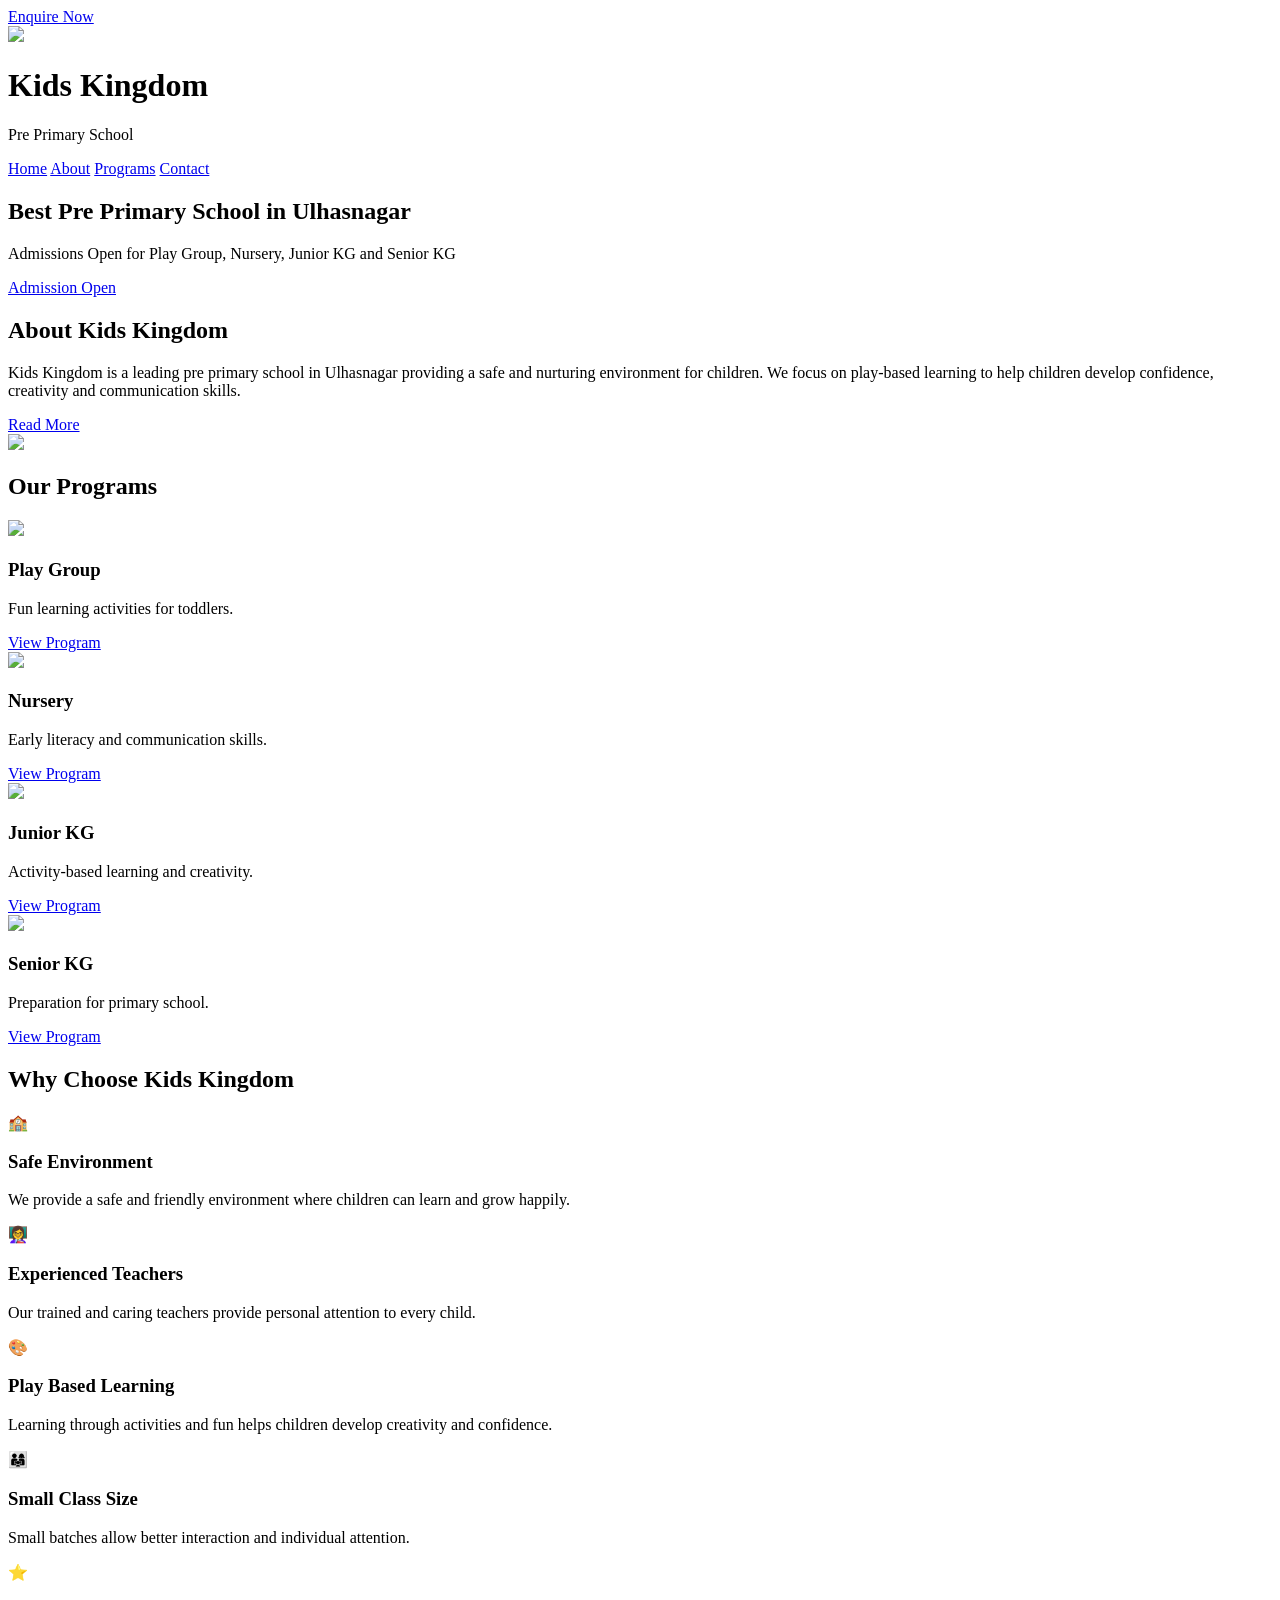
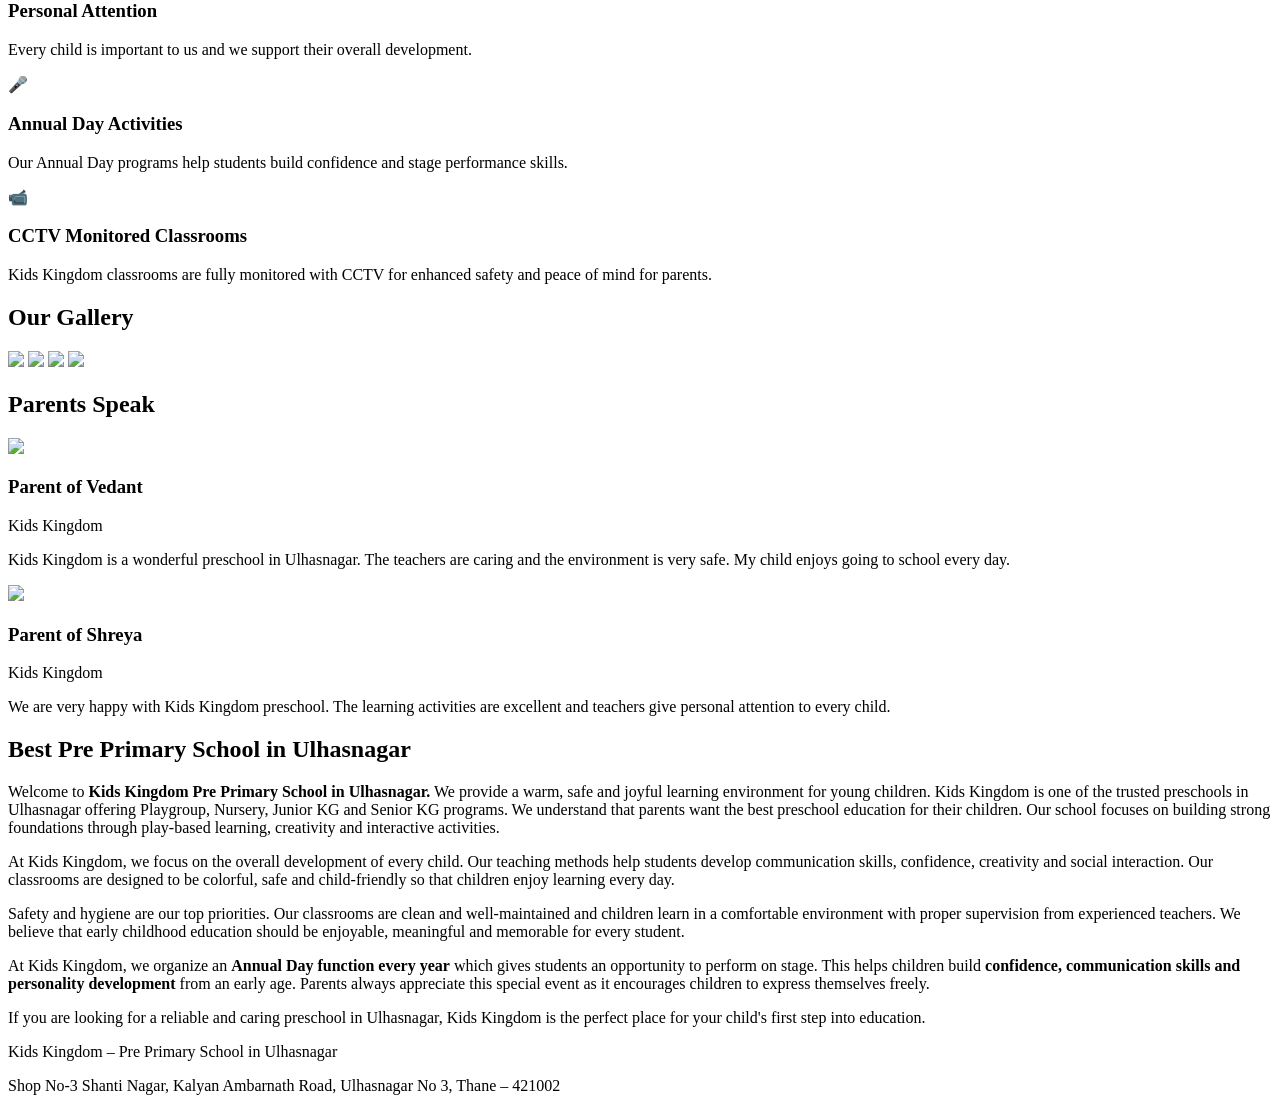
==== index.html @ f9dbb8f8 "Add files via upload" ====
<!DOCTYPE html>
<html lang="en">
<head>

<meta charset="UTF-8">
<meta name="viewport" content="width=device-width, initial-scale=1.0">

<title>Kids Kingdom | Best Pre Primary School in Ulhasnagar</title>

<meta name="description" content="Kids Kingdom is a trusted pre primary school in Ulhasnagar offering Play Group, Nursery, Junior KG and Senior KG admissions open.">

<link rel="stylesheet" href="css/style.css">

</head>
<a href="contact.html" class="enquire-btn">
Enquire Now
</a>
<body>

<header class="main-header">

<div class="header-container">

<div class="logo-title">

<img src="images/Logo.png" class="logo">

<div class="school-name">

<h1>Kids Kingdom</h1>

<p>Pre Primary School</p>

</div>

</div>


<nav class="menu">

<a href="index.html" class="active">Home</a>
<a href="about.html">About</a>
<a href="programs.html">Programs</a>
<a href="contact.html">Contact</a>

</nav>


</div>

</header>


<!-- HERO SECTION -->
<section class="hero">

<div class="hero-content">

<h1>Best Pre Primary School in Ulhasnagar</h1>

<p>
Admissions Open for Play Group, Nursery, Junior KG and Senior KG
</p>

<a href="contact.html" class="admission-btn">
Admission Open
</a>

</div>

</section>



<!-- ABOUT PREVIEW -->

<section class="about-preview">

<div class="about-flex">

<div class="about-text">

<h2>About Kids Kingdom</h2>

<p>

Kids Kingdom is a leading pre primary school in Ulhasnagar
providing a safe and nurturing environment for children.

We focus on play-based learning to help children develop
confidence, creativity and communication skills.

</p>

<a href="about.html" class="about-btn">
Read More
</a>

</div>



<div class="about-image">

<img src="images/Logo.png">

</div>


</div>

</section>



<!-- PROGRAMS -->
<section class="home-programs">

<h2 class="program-heading">Our Programs</h2>

<div class="home-program-grid">


<div class="home-program-card">

<img src="images/Playgroup.jpeg">

<h3>Play Group</h3>

<p>Fun learning activities for toddlers.</p>

<a href="programs.html" class="program-btn">
View Program
</a>

</div>



<div class="home-program-card">

<img src="images/Nursery.jpeg">

<h3>Nursery</h3>

<p>Early literacy and communication skills.</p>

<a href="programs.html" class="program-btn">
View Program
</a>

</div>



<div class="home-program-card">

<img src="images/JuniorKg.jpeg">

<h3>Junior KG</h3>

<p>Activity-based learning and creativity.</p>

<a href="programs.html" class="program-btn">
View Program
</a>

</div>



<div class="home-program-card">

<img src="images/SeniorKg.jpeg">

<h3>Senior KG</h3>

<p>Preparation for primary school.</p>

<a href="programs.html" class="program-btn">
View Program
</a>

</div>


</div>

</section>



<!-- WHY CHOOSE US -->

<section class="why-section">

<h2 class="why-title">Why Choose Kids Kingdom</h2>

<div class="why-container">


<div class="why-card">

<div class="icon">🏫</div>

<h3>Safe Environment</h3>

<p>
We provide a safe and friendly environment where children
can learn and grow happily.
</p>

</div>



<div class="why-card">

<div class="icon">👩‍🏫</div>

<h3>Experienced Teachers</h3>

<p>
Our trained and caring teachers provide personal attention
to every child.
</p>

</div>



<div class="why-card">

<div class="icon">🎨</div>

<h3>Play Based Learning</h3>

<p>
Learning through activities and fun helps children develop
creativity and confidence.
</p>

</div>



<div class="why-card">

<div class="icon">👨‍👩‍👧</div>

<h3>Small Class Size</h3>

<p>
Small batches allow better interaction and individual
attention.
</p>

</div>



<div class="why-card">

<div class="icon">⭐</div>

<h3>Personal Attention</h3>

<p>
Every child is important to us and we support their
overall development.
</p>

</div>



<div class="why-card">

<div class="icon">🎤</div>

<h3>Annual Day Activities</h3>

<p>
Our Annual Day programs help students build confidence
and stage performance skills.
</p>

</div>

<div class="why-card">

<div class="icon">📹</div>

<h3>CCTV Monitored Classrooms</h3>

<p>
Kids Kingdom classrooms are fully monitored with CCTV
for enhanced safety and peace of mind for parents.
</p>

</div>


</div>

</section>



<!-- GALLERY -->

<section class="container">

<h2>Our Gallery</h2>

<div class="grid">

<img src="images/Poster.jpeg">
<img src="images/Cristmas.jpeg ">
<img src="images/School.jpeg">
<img src="images/img4.jpg">

</div>

</section>

<section class="testimonial-section">

<h2 class="testimonial-title">Parents Speak</h2>

<div class="testimonial-container">


<div class="testimonial-card">

<img src="images/Parents.png" class="parent-img">

<h3>Parent of Vedant</h3>

<p class="school-name">Kids Kingdom</p>

<p class="testimonial-text">

Kids Kingdom is a wonderful preschool in Ulhasnagar.
The teachers are caring and the environment is very safe.
My child enjoys going to school every day.

</p>

</div>



<div class="testimonial-card">

<img src="images/Parents.png" class="parent-img">

<h3>Parent of Shreya</h3>

<p class="school-name">Kids Kingdom</p>

<p class="testimonial-text">

We are very happy with Kids Kingdom preschool.
The learning activities are excellent and teachers
give personal attention to every child.

</p>

</div>


</div>

</section>

<section class="about-home">

<div class="about-container">

<h2>
Best Pre Primary School in Ulhasnagar
</h2>


<p>

Welcome to <b>Kids Kingdom Pre Primary School in Ulhasnagar.</b>
We provide a warm, safe and joyful learning environment for young children.
Kids Kingdom is one of the trusted preschools in Ulhasnagar offering
Playgroup, Nursery, Junior KG and Senior KG programs.

We understand that parents want the best preschool education for their
children. Our school focuses on building strong foundations through
play-based learning, creativity and interactive activities.

</p>


<p>

At Kids Kingdom, we focus on the overall development of every child.
Our teaching methods help students develop communication skills,
confidence, creativity and social interaction.

Our classrooms are designed to be colorful, safe and child-friendly
so that children enjoy learning every day.

</p>


<p>

Safety and hygiene are our top priorities. Our classrooms are clean and
well-maintained and children learn in a comfortable environment with
proper supervision from experienced teachers.

We believe that early childhood education should be enjoyable,
meaningful and memorable for every student.

</p>



<p>

At Kids Kingdom, we organize an <b>Annual Day function every year</b>
which gives students an opportunity to perform on stage.
This helps children build <b>confidence, communication skills and
personality development</b> from an early age.

Parents always appreciate this special event as it encourages children
to express themselves freely.

</p>


<p>

If you are looking for a reliable and caring preschool in Ulhasnagar,
Kids Kingdom is the perfect place for your child's first step into education.

</p>

</div>

</section>


<footer>

<p>
Kids Kingdom – Pre Primary School in Ulhasnagar
</p>

<p>
Shop No-3 Shanti Nagar,
Kalyan Ambarnath Road,
Ulhasnagar No 3,
Thane – 421002
</p>

</footer>


</body>
</html>
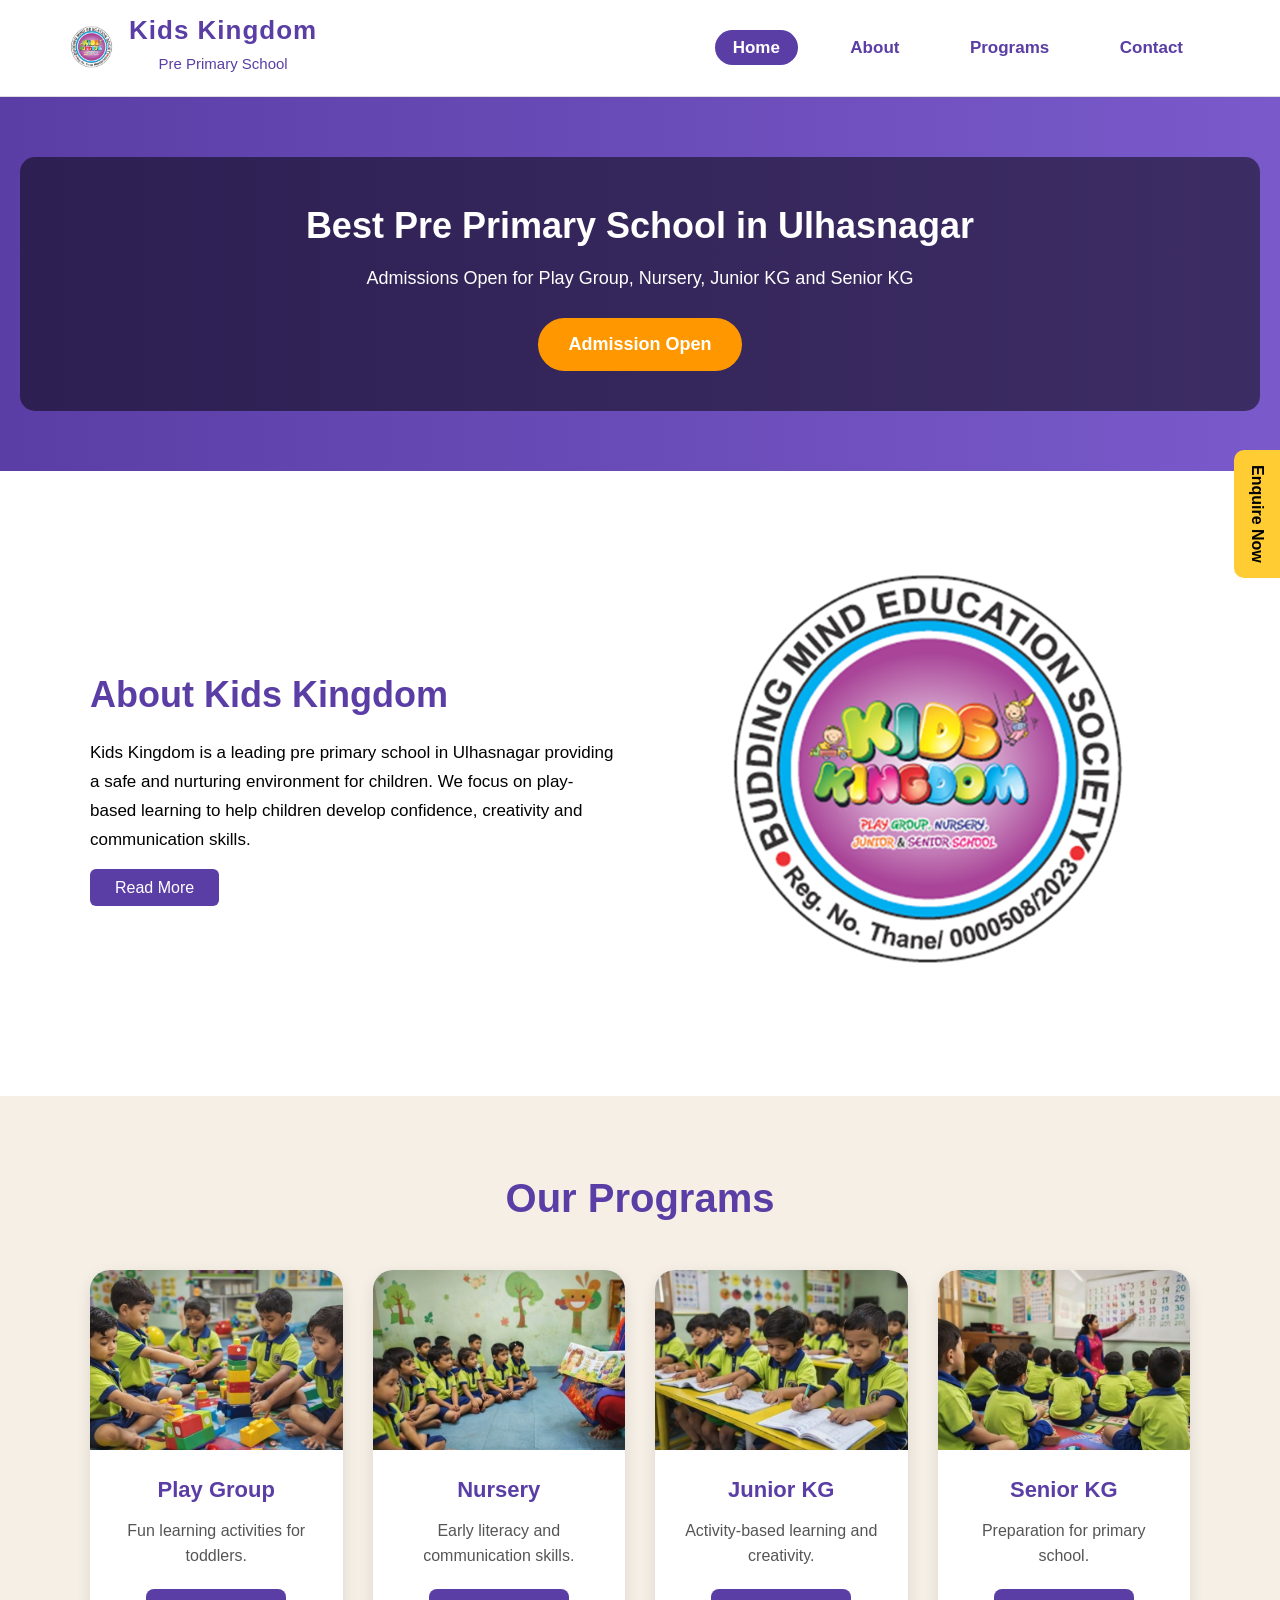
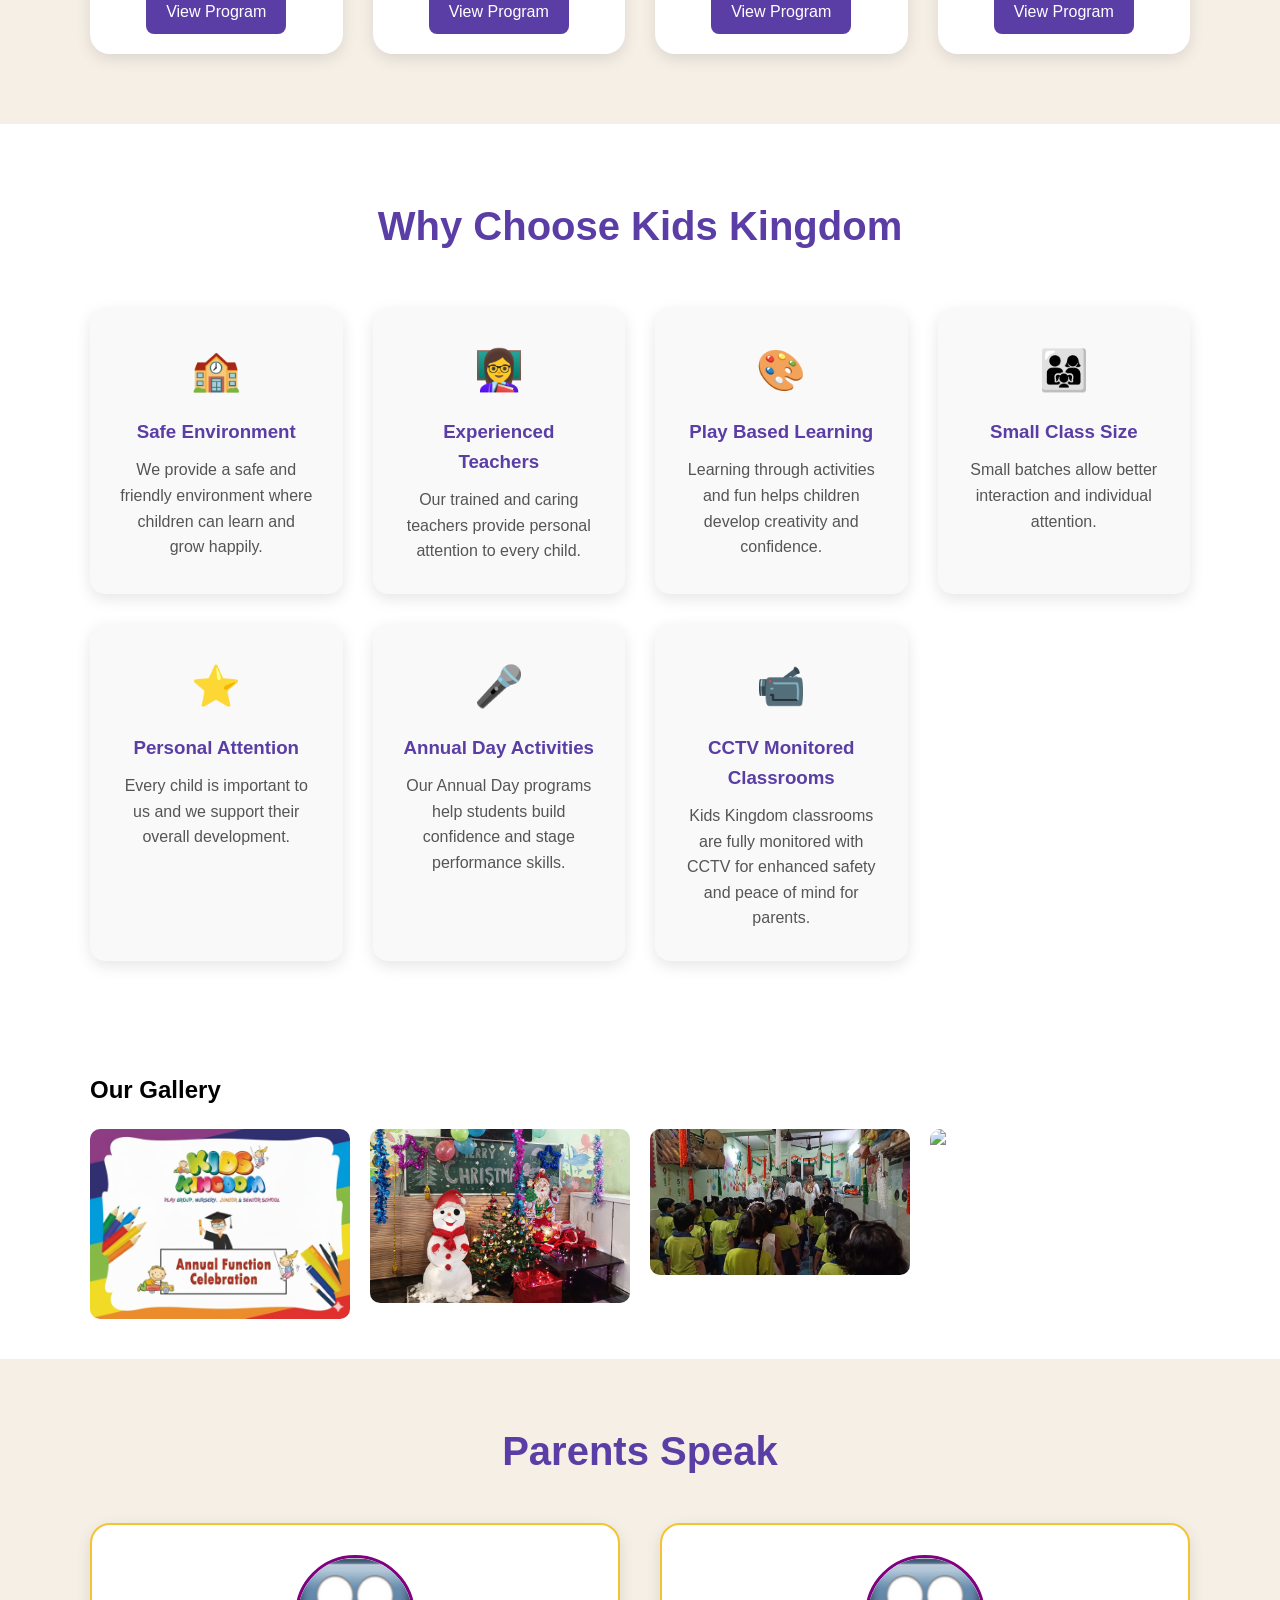
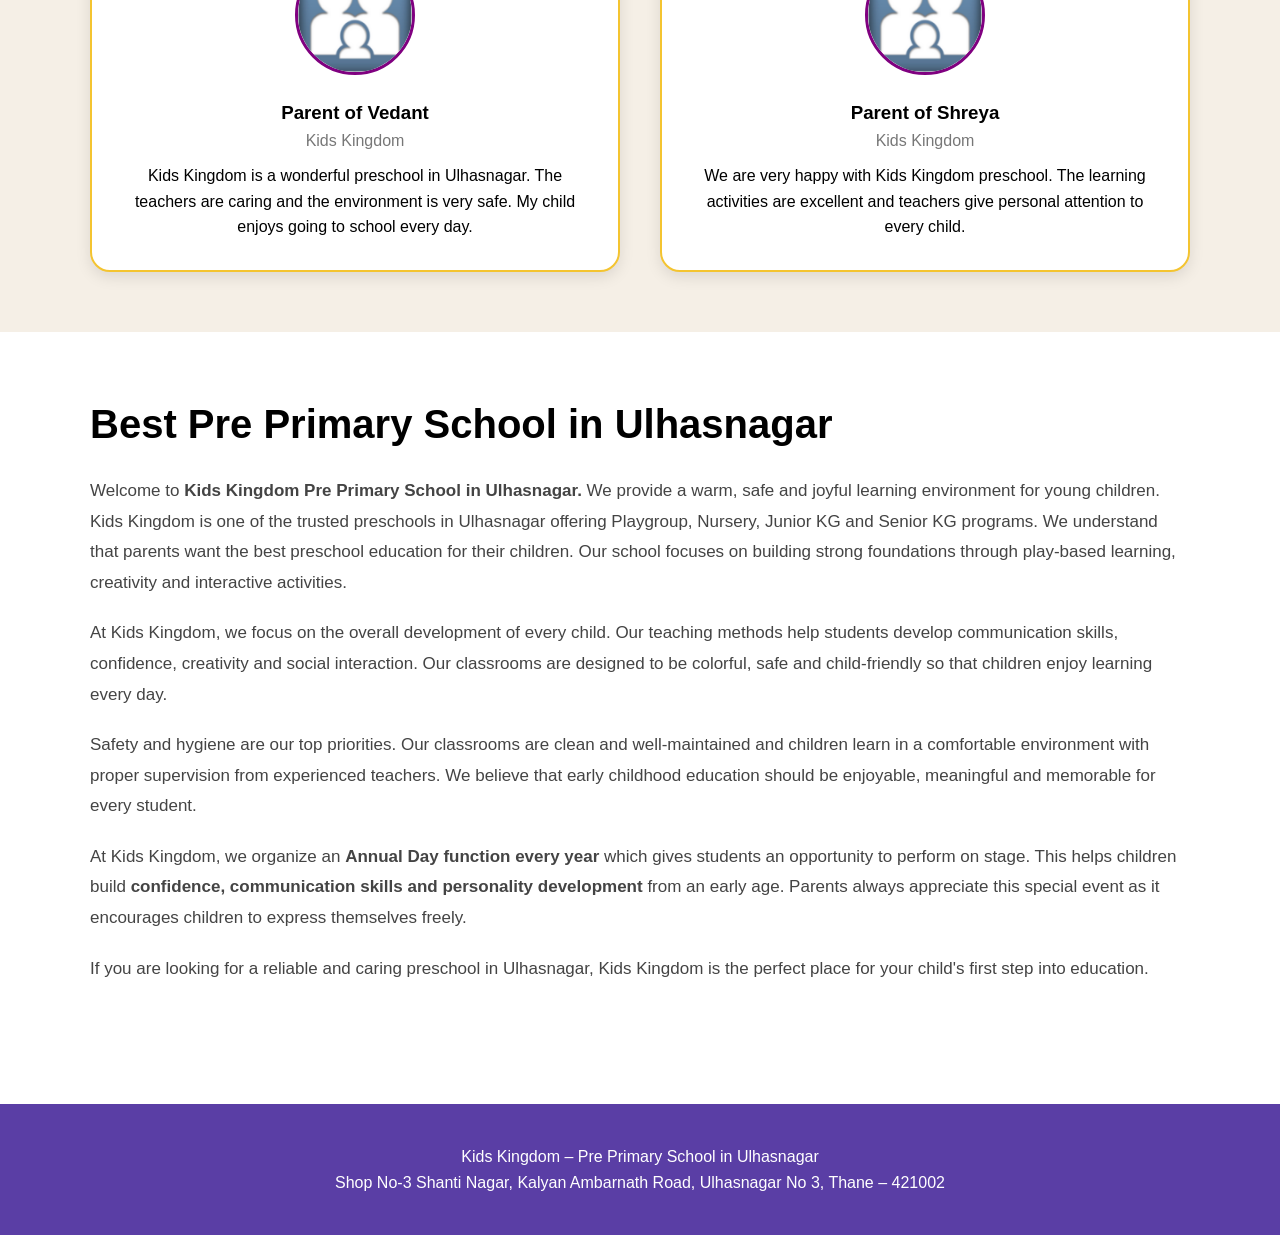
==== commit 9121549b: "Update index.html" ====
--- a/index.html
+++ b/index.html
@@ -7,7 +7,19 @@
 
 <title>Kids Kingdom | Best Pre Primary School in Ulhasnagar</title>
 
-<meta name="description" content="Kids Kingdom is a trusted pre primary school in Ulhasnagar offering Play Group, Nursery, Junior KG and Senior KG admissions open.">
+<meta name="description" content="Kids Kingdom is a Pre Primary School in Ulhasnagar offering Playgroup, Nursery, Junior KG and Senior KG. Safe environment with experienced teachers.">
+<meta name="keywords" content="
+Kids Kingdom Ulhasnagar,
+Pre Primary School Ulhasnagar,
+Playgroup Ulhasnagar,
+Nursery Ulhasnagar,
+Junior KG Ulhasnagar,
+Senior KG Ulhasnagar,
+Best Preschool Ulhasnagar">
+
+<meta name="author" content="Kids Kingdom">
+
+<meta name="viewport" content="width=device-width, initial-scale=1.0">
 
 <link rel="stylesheet" href="css/style.css">
 
@@ -464,4 +476,4 @@
 
 
 </body>
-</html>+</html>
--- a/css/style.css
+++ b/css/style.css
@@ -0,0 +1,2154 @@
+
+*{
+margin:0;
+padding:0;
+box-sizing:border-box;
+}
+
+body{
+font-family: Arial;
+line-height:1.6;
+}
+
+.container{
+
+width:90%;
+max-width:1100px;
+margin:auto;
+padding:40px 0;
+
+}
+
+
+
+header{
+
+background:white;
+text-align:center;
+padding:20px;
+
+border-bottom:1px solid #ddd;
+
+}
+
+
+nav{
+
+margin-top:10px;
+
+}
+
+
+nav a{
+
+margin:15px;
+
+text-decoration:none;
+
+color:black;
+
+font-weight:bold;
+
+}
+
+
+.hero-banner{
+
+background:url('../images/hero.jpg');
+
+height:450px;
+
+background-size:cover;
+
+background-position:center;
+
+display:flex;
+
+align-items:center;
+
+justify-content:center;
+
+color:white;
+
+text-align:center;
+
+}
+
+
+
+.hero-text{
+
+background:rgba(0,0,0,0.5);
+
+padding:30px;
+
+border-radius:10px;
+
+}
+
+
+
+.btn{
+
+display:inline-block;
+
+margin-top:15px;
+
+padding:12px 25px;
+
+background:#ff9800;
+
+color:white;
+
+text-decoration:none;
+
+border-radius:6px;
+
+font-size:18px;
+
+}
+
+
+
+.program-section{
+
+background:#f9f9f9;
+
+}
+
+
+
+.grid{
+
+display:grid;
+
+grid-template-columns:repeat(auto-fit,minmax(250px,1fr));
+
+gap:20px;
+
+margin-top:20px;
+
+}
+
+
+
+.card{
+
+background:white;
+
+padding:25px;
+
+border-radius:10px;
+
+box-shadow:0 0 10px rgba(0,0,0,0.1);
+
+text-align:center;
+
+transition:0.3s;
+
+}
+
+
+
+.card:hover{
+
+transform:translateY(-10px);
+
+}
+
+
+
+.highlight{
+
+background:#fff3e0;
+
+padding:40px 0;
+
+}
+
+
+
+.highlight ul{
+
+list-style:none;
+
+margin-top:20px;
+
+}
+
+
+
+.highlight li{
+
+padding:5px;
+
+font-size:18px;
+
+}
+
+
+
+.grid img{
+
+width:100%;
+
+border-radius:10px;
+
+}
+
+
+
+footer{
+
+background:#333;
+
+color:white;
+
+text-align:center;
+
+padding:30px;
+
+margin-top:40px;
+
+}
+
+
+
+@media(max-width:768px){
+
+.hero-banner{
+
+height:350px;
+
+}
+
+nav a{
+
+display:block;
+
+margin:10px;
+
+}
+
+}
+
+
+
+header{
+background:white;
+border-bottom:1px solid #ddd;
+padding:20px 0;
+position:relative;
+}
+
+
+.top-header{
+
+display:flex;
+
+align-items:center;
+
+justify-content:center;
+
+position:relative;
+
+padding:10px 0;
+
+}
+
+
+.logo-left{
+position:absolute;
+left:40px;
+top:80%;
+transform:translateY(-50%);
+}
+
+
+.logo{
+
+width:300px;
+
+}
+
+
+.title-center{
+
+text-align:center;
+
+}
+
+
+.title-center h1{
+
+font-size:36px;
+
+margin-bottom:5px;
+
+}
+
+
+.title-center p{
+
+color:#555;
+font-size:18px;
+
+}
+
+
+
+nav{
+
+text-align:center;
+
+padding-bottom:10px;
+
+}
+
+
+nav a{
+
+margin:20px;
+
+text-decoration:none;
+
+color:black;
+
+font-weight:bold;
+
+font-size:18px;
+
+}
+
+
+nav a:hover{
+
+color:#ff9800;
+
+}
+
+
+.contact-section{
+
+padding:60px 0;
+
+}
+
+
+.contact-container{
+
+width:90%;
+
+max-width:1100px;
+
+margin:auto;
+
+display:flex;
+
+gap:50px;
+
+}
+
+
+.contact-info{
+
+flex:1;
+
+}
+
+
+.contact-form{
+
+flex:1;
+
+}
+
+
+.contact-form input{
+
+width:100%;
+
+padding:12px;
+
+margin:10px 0;
+
+border:1px solid #ccc;
+
+border-radius:6px;
+
+}
+
+
+.contact-form textarea{
+
+width:100%;
+
+padding:12px;
+
+margin:10px 0;
+
+height:120px;
+
+border:1px solid #ccc;
+
+border-radius:6px;
+
+}
+
+
+.contact-form button{
+
+background:#ff9800;
+
+color:white;
+
+padding:12px;
+
+border:none;
+
+border-radius:6px;
+
+font-size:16px;
+
+cursor:pointer;
+
+width:100%;
+
+}
+
+
+.contact-form button:hover{
+
+background:#e68900;
+
+}
+
+
+.map-section{
+
+padding:40px 0;
+
+text-align:center;
+
+}
+
+
+.map-section h2{
+
+margin-bottom:20px;
+
+}
+
+
+@media(max-width:768px){
+
+.contact-container{
+
+flex-direction:column;
+
+}
+
+}
+
+
+.program-main{
+
+padding:60px 0;
+background:#f5efe6;
+text-align:center;
+
+}
+
+
+.program-title{
+
+font-size:40px;
+margin-bottom:40px;
+
+}
+
+
+.program-grid{
+
+display:grid;
+
+grid-template-columns:repeat(auto-fit,minmax(250px,1fr));
+
+gap:40px;
+
+width:90%;
+max-width:1200px;
+
+margin:auto;
+
+}
+
+
+
+.program-card{
+
+background:white;
+
+border-radius:20px;
+
+padding:20px;
+
+box-shadow:0 5px 15px rgba(0,0,0,0.1);
+
+border:2px solid #f4c430;
+
+transition:0.3s;
+
+}
+
+
+.program-card:hover{
+
+transform:translateY(-10px);
+
+}
+
+
+
+.program-card img{
+
+width:100%;
+
+border-radius:15px;
+
+height:180px;
+
+object-fit:cover;
+
+margin-bottom:15px;
+
+}
+
+
+
+.program-card h2{
+
+color:#5a3ea5;
+
+margin-bottom:10px;
+
+font-size:26px;
+
+}
+
+
+.program-card p{
+
+margin:5px 0;
+
+font-size:16px;
+
+}
+
+
+
+.enrol-btn{
+
+display:inline-block;
+
+margin-top:15px;
+
+background:#f4c430;
+
+color:black;
+
+padding:12px 25px;
+
+border-radius:10px;
+
+text-decoration:none;
+
+font-weight:bold;
+
+}
+
+
+
+.enrol-btn:hover{
+
+background:#e6b800;
+
+}
+
+
+.testimonial-section{
+
+background:#f5efe6;
+
+padding:60px 0;
+
+text-align:center;
+
+}
+
+
+.testimonial-title{
+
+font-size:40px;
+
+margin-bottom:40px;
+
+}
+
+
+.testimonial-container{
+
+display:flex;
+
+gap:40px;
+
+width:90%;
+
+max-width:1100px;
+
+margin:auto;
+
+}
+
+
+.testimonial-card{
+
+background:white;
+
+padding:30px;
+
+border-radius:20px;
+
+border:2px solid #f4c430;
+
+flex:1;
+
+box-shadow:0 5px 15px rgba(0,0,0,0.1);
+
+}
+
+
+.parent-img{
+
+width:120px;
+
+height:120px;
+
+border-radius:50%;
+
+object-fit:cover;
+
+margin-bottom:15px;
+
+border:3px solid purple;
+
+}
+
+
+.school-name{
+
+color:#777;
+
+margin-bottom:10px;
+
+}
+
+
+.testimonial-text{
+
+margin-top:10px;
+
+line-height:1.6;
+
+}
+
+
+@media(max-width:768px){
+
+.testimonial-container{
+
+flex-direction:column;
+
+}
+
+}
+
+
+.enquire-btn{
+
+position:fixed;
+
+right:0;
+
+top:50%;
+
+background:#f4c430;
+
+color:black;
+
+padding:15px 10px;
+
+text-decoration:none;
+
+font-weight:bold;
+
+border-radius:10px 0 0 10px;
+
+writing-mode:vertical-rl;
+
+text-orientation:mixed;
+
+}
+
+
+.enquire-btn:hover{
+
+background:#e6b800;
+
+}
+
+
+.about-home{
+
+padding:60px 0;
+
+background:white;
+
+}
+
+
+.about-container{
+
+width:90%;
+
+max-width:1100px;
+
+margin:auto;
+
+}
+
+
+.about-home h2{
+
+font-size:40px;
+
+margin-bottom:20px;
+
+}
+
+
+.about-home p{
+
+margin-bottom:20px;
+
+line-height:1.8;
+
+font-size:17px;
+
+color:#444;
+
+}
+
+
+.why-section{
+
+background:#f5efe6;
+
+padding:70px 0;
+
+text-align:center;
+
+}
+
+
+.why-title{
+
+font-size:40px;
+
+margin-bottom:50px;
+
+}
+
+
+.why-container{
+
+display:grid;
+
+grid-template-columns:repeat(auto-fit,minmax(250px,1fr));
+
+gap:30px;
+
+width:90%;
+
+max-width:1100px;
+
+margin:auto;
+
+}
+
+
+.why-card{
+
+background:white;
+
+padding:30px;
+
+border-radius:15px;
+
+box-shadow:0 5px 15px rgba(0,0,0,0.1);
+
+transition:0.3s;
+
+}
+
+
+.why-card:hover{
+
+transform:translateY(-10px);
+
+}
+
+
+.icon{
+
+font-size:40px;
+
+margin-bottom:15px;
+
+}
+
+
+.why-card h3{
+
+margin-bottom:10px;
+
+color:#5a3ea5;
+
+}
+
+
+.why-card p{
+
+color:#555;
+
+line-height:1.6;
+
+}
+
+
+.about-banner{
+
+background:#6a4ca3;
+
+color:white;
+
+text-align:center;
+
+padding:50px 0;
+
+}
+
+
+.about-main{
+
+padding:60px 0;
+
+}
+
+
+.about-grid{
+
+display:grid;
+
+grid-template-columns:1fr 1fr;
+
+gap:40px;
+
+width:90%;
+
+max-width:1100px;
+
+margin:auto;
+
+}
+
+
+.about-img{
+
+width:100%;
+
+border-radius:20px;
+
+}
+
+
+
+.principal-section{
+
+background:#f5efe6;
+
+padding:60px 0;
+
+}
+
+
+.principal-grid{
+
+display:grid;
+
+grid-template-columns:1fr 1fr;
+
+gap:40px;
+
+width:90%;
+
+max-width:1100px;
+
+margin:auto;
+
+}
+
+
+.principal-img{
+
+width:100%;
+
+max-width:350px;
+
+}
+
+
+
+.values-section{
+
+padding:60px 0;
+
+text-align:center;
+
+}
+
+
+.values-container{
+
+display:grid;
+
+grid-template-columns:repeat(auto-fit,minmax(250px,1fr));
+
+gap:30px;
+
+width:90%;
+
+max-width:1100px;
+
+margin:auto;
+
+}
+
+
+.value-card{
+
+padding:30px;
+
+border-radius:20px;
+
+background:white;
+
+box-shadow:0 5px 15px rgba(0,0,0,0.1);
+
+}
+
+
+.value-icon{
+
+font-size:40px;
+
+margin-bottom:15px;
+
+}
+
+.home-programs{
+
+padding:70px 0;
+
+background:#f5efe6;
+
+text-align:center;
+
+}
+
+
+.program-heading{
+
+font-size:40px;
+
+margin-bottom:40px;
+
+}
+
+
+.home-program-grid{
+
+display:grid;
+
+grid-template-columns:repeat(auto-fit,minmax(250px,1fr));
+
+gap:30px;
+
+width:90%;
+
+max-width:1100px;
+
+margin:auto;
+
+}
+
+
+.home-program-card{
+
+background:white;
+
+border-radius:20px;
+
+padding-bottom:20px;
+
+box-shadow:0 5px 15px rgba(0,0,0,0.1);
+
+transition:0.3s;
+
+}
+
+
+.home-program-card:hover{
+
+transform:translateY(-10px);
+
+}
+
+
+.home-program-card img{
+
+width:100%;
+
+height:180px;
+
+object-fit:cover;
+
+border-radius:20px 20px 0 0;
+
+}
+
+
+.home-program-card h3{
+
+margin-top:15px;
+
+font-size:22px;
+
+color:#5a3ea5;
+
+}
+
+
+.home-program-card p{
+
+padding:10px 20px;
+
+color:#555;
+
+}
+
+
+.program-btn{
+
+display:inline-block;
+
+margin-top:10px;
+
+background:#ff9800;
+
+color:white;
+
+padding:10px 20px;
+
+border-radius:8px;
+
+text-decoration:none;
+
+}
+
+
+.program-btn:hover{
+
+background:#e68900;
+
+}
+
+
+.main-header{
+
+background:white;
+
+border-bottom:2px solid #eee;
+
+padding:15px 0;
+
+position:sticky;
+
+top:0;
+
+z-index:1000;
+
+}
+
+
+
+.header-wrapper{
+
+width:90%;
+
+max-width:1200px;
+
+margin:auto;
+
+display:grid;
+
+grid-template-columns:120px 1fr;
+
+align-items:center;
+
+}
+
+
+
+.logo-box{
+
+grid-row:1 / span 2;
+
+}
+
+
+.logo-left{
+position:absolute;
+left:40px;
+top:40%;
+transform:translateY(-50%);
+}
+
+
+.logo{
+
+width:200px;
+
+}
+
+/* HERO SECTION */
+
+.hero-section{
+
+background:url('../images/hero.jpg');
+
+background-size:cover;
+
+background-position:center;
+
+height:450px;
+
+display:flex;
+
+align-items:center;
+
+justify-content:center;
+
+text-align:center;
+
+color:rgba(250, 248, 249, 0.985);
+
+}
+
+
+.hero-content{
+
+background:rgba(0,0,0,0.5);
+
+padding:40px;
+
+border-radius:15px;
+
+}
+
+
+.hero-content h1{
+
+font-size:42px;
+
+margin-bottom:10px;
+
+}
+
+
+.hero-content p{
+
+font-size:18px;
+
+margin-bottom:20px;
+
+}
+
+
+.hero-btn{
+
+background:#ff9800;
+
+color:white;
+
+padding:12px 30px;
+
+border-radius:8px;
+
+text-decoration:none;
+
+font-size:18px;
+
+}
+
+
+
+/* ABOUT PREVIEW */
+
+.about-preview{
+
+padding:80px 0;
+
+background:white;
+
+}
+
+
+.about-flex{
+
+display:flex;
+
+align-items:center;
+
+gap:50px;
+
+width:90%;
+
+max-width:1100px;
+
+margin:auto;
+
+}
+
+
+.about-text{
+
+flex:1;
+
+}
+
+
+.about-text h2{
+
+font-size:36px;
+
+margin-bottom:15px;
+
+}
+
+
+.about-text p{
+
+font-size:17px;
+
+line-height:1.7;
+
+margin-bottom:20px;
+
+}
+
+
+.about-btn{
+
+background:#ff9800;
+
+color:white;
+
+padding:10px 25px;
+
+border-radius:6px;
+
+text-decoration:none;
+
+}
+
+
+.about-image{
+
+flex:1;
+
+}
+
+
+.about-image img{
+
+width:100%;
+
+border-radius:20px;
+
+}
+
+
+.main-header{
+
+background:white;
+
+border-bottom:1px solid #ddd;
+
+padding:10px 0;
+
+position:sticky;
+
+top:0;
+
+z-index:1000;
+
+}
+
+
+.header-container{
+
+width:90%;
+
+max-width:1200px;
+
+margin:auto;
+
+display:flex;
+
+justify-content:space-between;
+
+align-items:center;
+
+}
+
+
+.logo-title{
+
+display:flex;
+
+align-items:center;
+
+gap:10px;
+
+}
+
+
+.logo{
+
+width:55px;
+
+}
+
+
+.school-name h1{
+
+font-size:24px;
+
+margin:0;
+
+}
+
+
+.school-name p{
+
+font-size:14px;
+
+color:#3603ec;
+
+margin:0;
+
+}
+
+
+/* RESET */
+
+*{
+margin:0;
+padding:0;
+box-sizing:border-box;
+}
+
+body{
+font-family:Arial, sans-serif;
+line-height:1.6;
+}
+
+
+
+/* HEADER */
+
+.main-header{
+
+background:white;
+border-bottom:1px solid #ddd;
+padding:10px 0;
+
+position:sticky;
+top:0;
+z-index:1000;
+
+}
+
+
+.header-container{
+
+width:90%;
+max-width:1200px;
+margin:auto;
+
+display:flex;
+justify-content:space-between;
+align-items:center;
+
+}
+
+
+
+.logo-title{
+
+display:flex;
+align-items:center;
+gap:10px;
+
+}
+
+
+.logo{
+
+width:55px;
+
+}
+
+
+.school-name h1{
+
+font-size:26px;
+margin:0;
+
+color:#5a3ea5;
+
+font-weight:bold;
+
+letter-spacing:1px;
+
+}
+
+
+.school-name p{
+
+font-size:15px;
+
+margin:0;
+
+color:#5a3ea5;
+
+}
+
+
+
+/* MENU */
+
+.menu a{
+
+margin:15px;
+text-decoration:none;
+color:#5a3ea5;
+
+font-weight:bold;
+font-size:17px;
+
+padding:8px 18px;
+
+border-radius:20px;
+
+transition:0.3s;
+
+}
+
+
+.menu a:hover{
+
+background:#5a3ea5;
+color:white;
+
+}
+
+
+.menu a:first-child{
+
+background:#5a3ea5;
+color:white;
+
+}
+
+
+
+/* HERO SECTION */
+
+.hero-section{
+
+background:url('../images/hero.jpg');
+
+background-size:cover;
+background-position:center;
+
+height:450px;
+
+display:flex;
+align-items:center;
+justify-content:center;
+
+text-align:center;
+color:white;
+
+}
+
+
+.hero-content{
+
+background:rgba(0,0,0,0.5);
+
+padding:40px;
+
+border-radius:15px;
+
+}
+
+
+.hero-content h1{
+
+font-size:42px;
+margin-bottom:10px;
+
+}
+
+
+.hero-content p{
+
+font-size:18px;
+margin-bottom:20px;
+
+}
+
+
+.hero-btn{
+
+background:#ff9800;
+color:white;
+
+padding:12px 30px;
+
+border-radius:8px;
+
+text-decoration:none;
+
+font-size:18px;
+
+}
+
+
+
+.hero-btn:hover{
+
+background:#e68900;
+
+}
+
+
+
+/* ABOUT PREVIEW */
+
+.about-preview{
+
+padding:80px 0;
+
+background:white;
+
+}
+
+
+.about-flex{
+
+display:flex;
+
+align-items:center;
+
+gap:50px;
+
+width:90%;
+max-width:1100px;
+
+margin:auto;
+
+}
+
+
+.about-text{
+
+flex:1;
+
+}
+
+
+.about-text h2{
+
+font-size:36px;
+
+margin-bottom:15px;
+
+color:#5a3ea5;
+
+}
+
+
+.about-text p{
+
+font-size:17px;
+
+line-height:1.7;
+
+margin-bottom:20px;
+
+}
+
+
+.about-btn{
+
+background:#5a3ea5;
+
+color:white;
+
+padding:10px 25px;
+
+border-radius:6px;
+
+text-decoration:none;
+
+}
+
+
+.about-image{
+
+flex:1;
+
+}
+
+
+.about-image img{
+
+width:100%;
+
+border-radius:20px;
+
+}
+
+
+
+/* PROGRAMS HOME */
+
+.home-programs{
+
+padding:70px 0;
+
+background:#f5efe6;
+
+text-align:center;
+
+}
+
+
+.program-heading{
+
+font-size:40px;
+
+margin-bottom:40px;
+
+color:#5a3ea5;
+
+}
+
+
+.home-program-grid{
+
+display:grid;
+
+grid-template-columns:repeat(auto-fit,minmax(250px,1fr));
+
+gap:30px;
+
+width:90%;
+
+max-width:1100px;
+
+margin:auto;
+
+}
+
+
+.home-program-card{
+
+background:white;
+
+border-radius:20px;
+
+padding-bottom:20px;
+
+box-shadow:0 5px 15px rgba(0,0,0,0.1);
+
+transition:0.3s;
+
+}
+
+
+.home-program-card:hover{
+
+transform:translateY(-10px);
+
+}
+
+
+.home-program-card img{
+
+width:100%;
+
+height:180px;
+
+object-fit:cover;
+
+border-radius:20px 20px 0 0;
+
+}
+
+
+.home-program-card h3{
+
+margin-top:15px;
+
+font-size:22px;
+
+color:#5a3ea5;
+
+}
+
+
+.home-program-card p{
+
+padding:10px 20px;
+
+color:#555;
+
+}
+
+
+.program-btn{
+
+display:inline-block;
+
+margin-top:10px;
+
+background:#5a3ea5;
+
+color:white;
+
+padding:10px 20px;
+
+border-radius:8px;
+
+text-decoration:none;
+
+}
+
+
+
+/* WHY SECTION */
+
+.why-section{
+
+background:white;
+
+padding:70px 0;
+
+text-align:center;
+
+}
+
+
+.why-title{
+
+font-size:40px;
+
+margin-bottom:50px;
+
+color:#5a3ea5;
+
+}
+
+
+.why-container{
+
+display:grid;
+
+grid-template-columns:repeat(auto-fit,minmax(250px,1fr));
+
+gap:30px;
+
+width:90%;
+max-width:1100px;
+
+margin:auto;
+
+}
+
+
+.why-card{
+
+background:#f9f9f9;
+
+padding:30px;
+
+border-radius:15px;
+
+box-shadow:0 5px 15px rgba(0,0,0,0.1);
+
+transition:0.3s;
+
+}
+
+
+.why-card:hover{
+
+transform:translateY(-10px);
+
+}
+
+
+.icon{
+
+font-size:40px;
+
+margin-bottom:15px;
+
+}
+
+
+.why-card h3{
+
+margin-bottom:10px;
+
+color:#5a3ea5;
+
+}
+
+
+
+/* TESTIMONIALS */
+
+.testimonial-section{
+
+background:#f5efe6;
+
+padding:60px 0;
+
+text-align:center;
+
+}
+
+
+.testimonial-title{
+
+font-size:40px;
+
+margin-bottom:40px;
+
+color:#5a3ea5;
+
+}
+
+
+.testimonial-container{
+
+display:flex;
+
+gap:40px;
+
+width:90%;
+
+max-width:1100px;
+
+margin:auto;
+
+}
+
+
+.testimonial-card{
+
+background:white;
+
+padding:30px;
+
+border-radius:20px;
+
+flex:1;
+
+box-shadow:0 5px 15px rgba(0,0,0,0.1);
+
+}
+
+
+.parent-img{
+
+width:120px;
+
+height:120px;
+
+border-radius:50%;
+
+object-fit:cover;
+
+margin-bottom:15px;
+
+}
+
+
+
+/* ENQUIRE BUTTON */
+
+.enquire-btn{
+
+position:fixed;
+
+right:0;
+
+top:50%;
+
+background:#ffcc33;
+
+color:black;
+
+padding:15px 10px;
+
+text-decoration:none;
+
+font-weight:bold;
+
+border-radius:10px 0 0 10px;
+
+writing-mode:vertical-rl;
+
+}
+
+
+
+/* CONTACT PAGE */
+
+.contact-section{
+
+padding:60px 0;
+
+}
+
+
+.contact-container{
+
+width:90%;
+
+max-width:1100px;
+
+margin:auto;
+
+display:flex;
+
+gap:50px;
+
+}
+
+
+.contact-form input{
+
+width:100%;
+
+padding:12px;
+
+margin:10px 0;
+
+border:1px solid #ccc;
+
+border-radius:6px;
+
+}
+
+
+.contact-form textarea{
+
+width:100%;
+
+padding:12px;
+
+height:120px;
+
+margin:10px 0;
+
+border-radius:6px;
+
+border:1px solid #ccc;
+
+}
+
+
+.contact-form button{
+
+background:#5a3ea5;
+
+color:white;
+
+padding:12px;
+
+border:none;
+
+border-radius:6px;
+
+width:100%;
+
+}
+
+
+
+/* FOOTER */
+
+footer{
+
+background:#5a3ea5;
+
+color:white;
+
+text-align:center;
+
+padding:40px;
+
+margin-top:40px;
+
+}
+
+
+
+/* MOBILE */
+
+@media(max-width:768px){
+
+.header-container{
+
+flex-direction:column;
+
+}
+
+
+.menu{
+
+margin-top:10px;
+
+}
+
+
+.about-flex{
+
+flex-direction:column;
+
+}
+
+
+.contact-container{
+
+flex-direction:column;
+
+}
+
+
+.testimonial-container{
+
+flex-direction:column;
+
+}
+
+}
+
+.menu a.active{
+
+background:#5a3ea5;
+color:white;
+
+}
+
+/* HERO SECTION */
+
+.hero{
+
+background:linear-gradient(to right,#5a3ea5,#7a5acb);
+
+color:white;
+
+padding:60px 20px;
+
+text-align:center;
+
+}
+
+
+.hero-content h1{
+
+font-size:36px;
+
+margin-bottom:10px;
+
+}
+
+
+.hero-content p{
+
+font-size:18px;
+
+margin-bottom:25px;
+
+}
+
+
+.admission-btn{
+
+background:#ff9800;
+
+color:white;
+
+padding:12px 30px;
+
+border-radius:30px;
+
+text-decoration:none;
+
+font-weight:bold;
+
+font-size:18px;
+
+display:inline-block;
+
+transition:0.3s;
+
+}
+
+
+.admission-btn:hover{
+
+background:#e68900;
+
+transform:scale(1.05);
+
+}
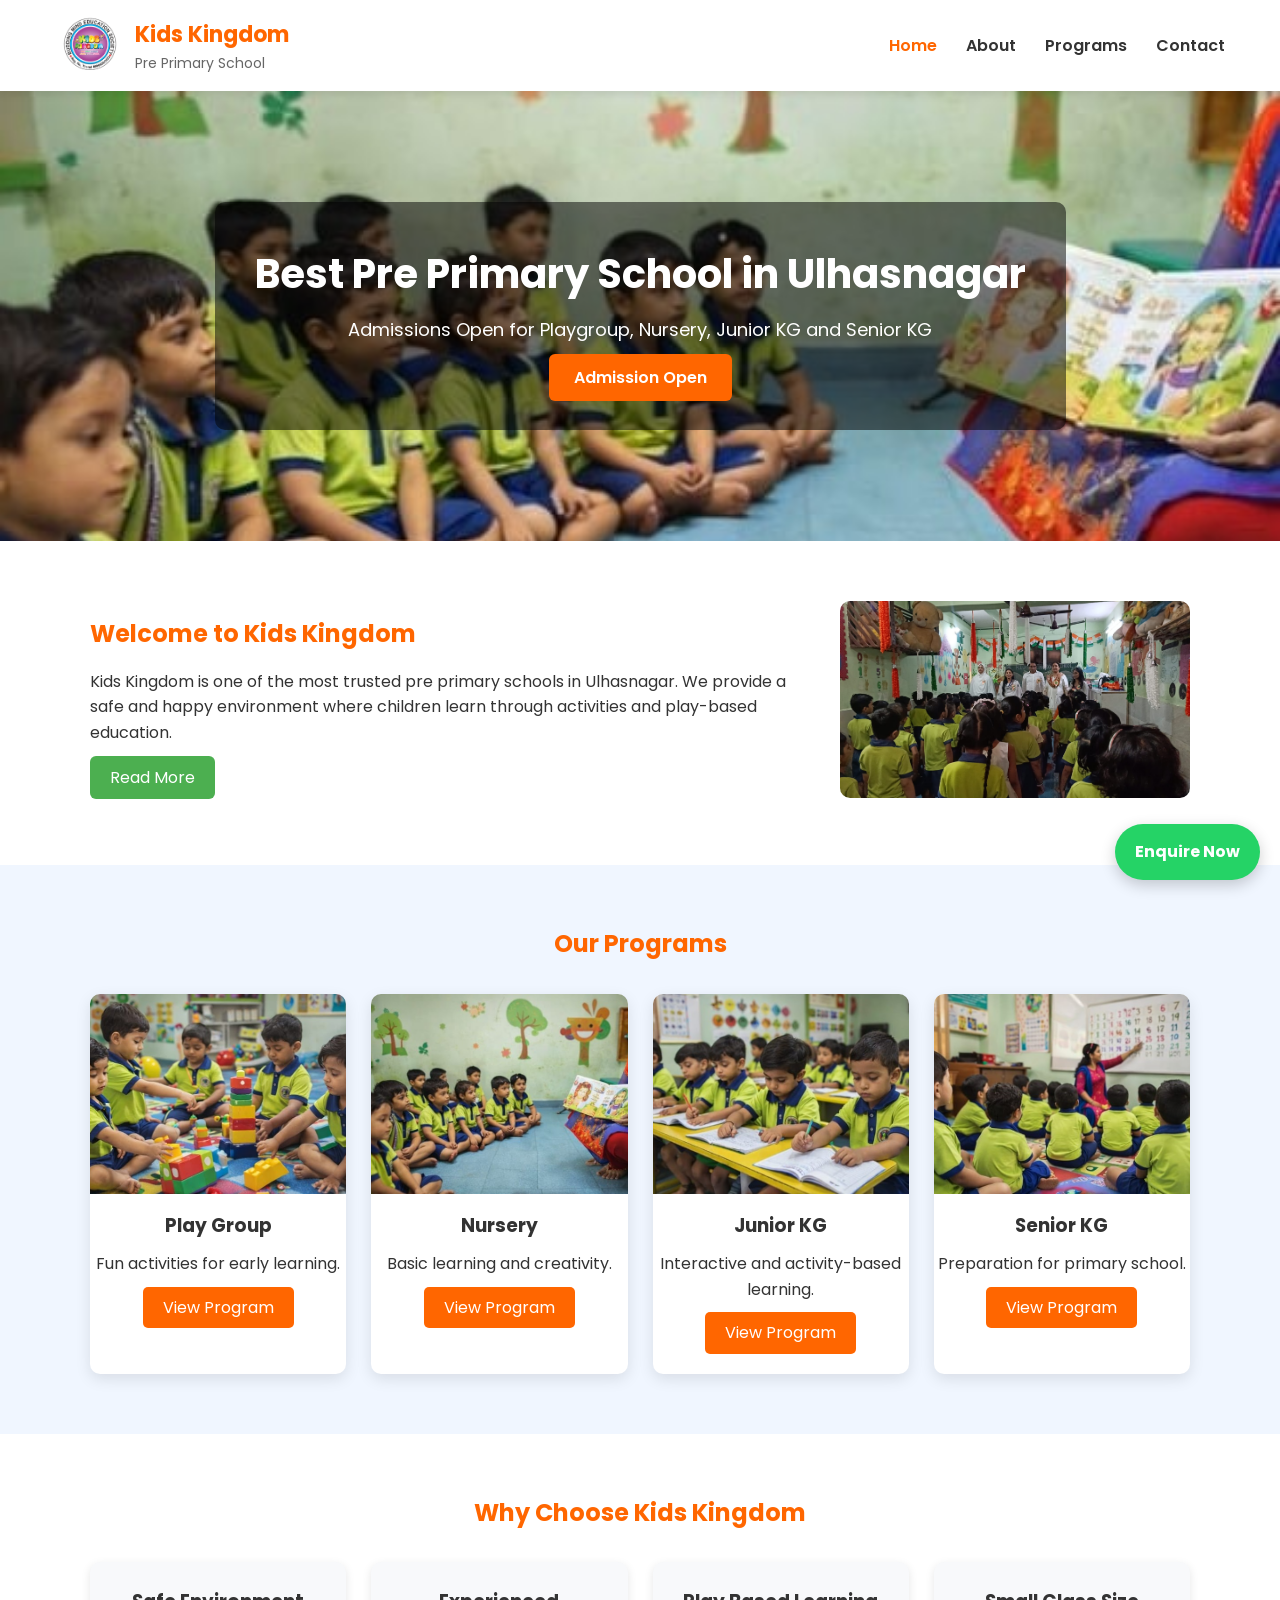
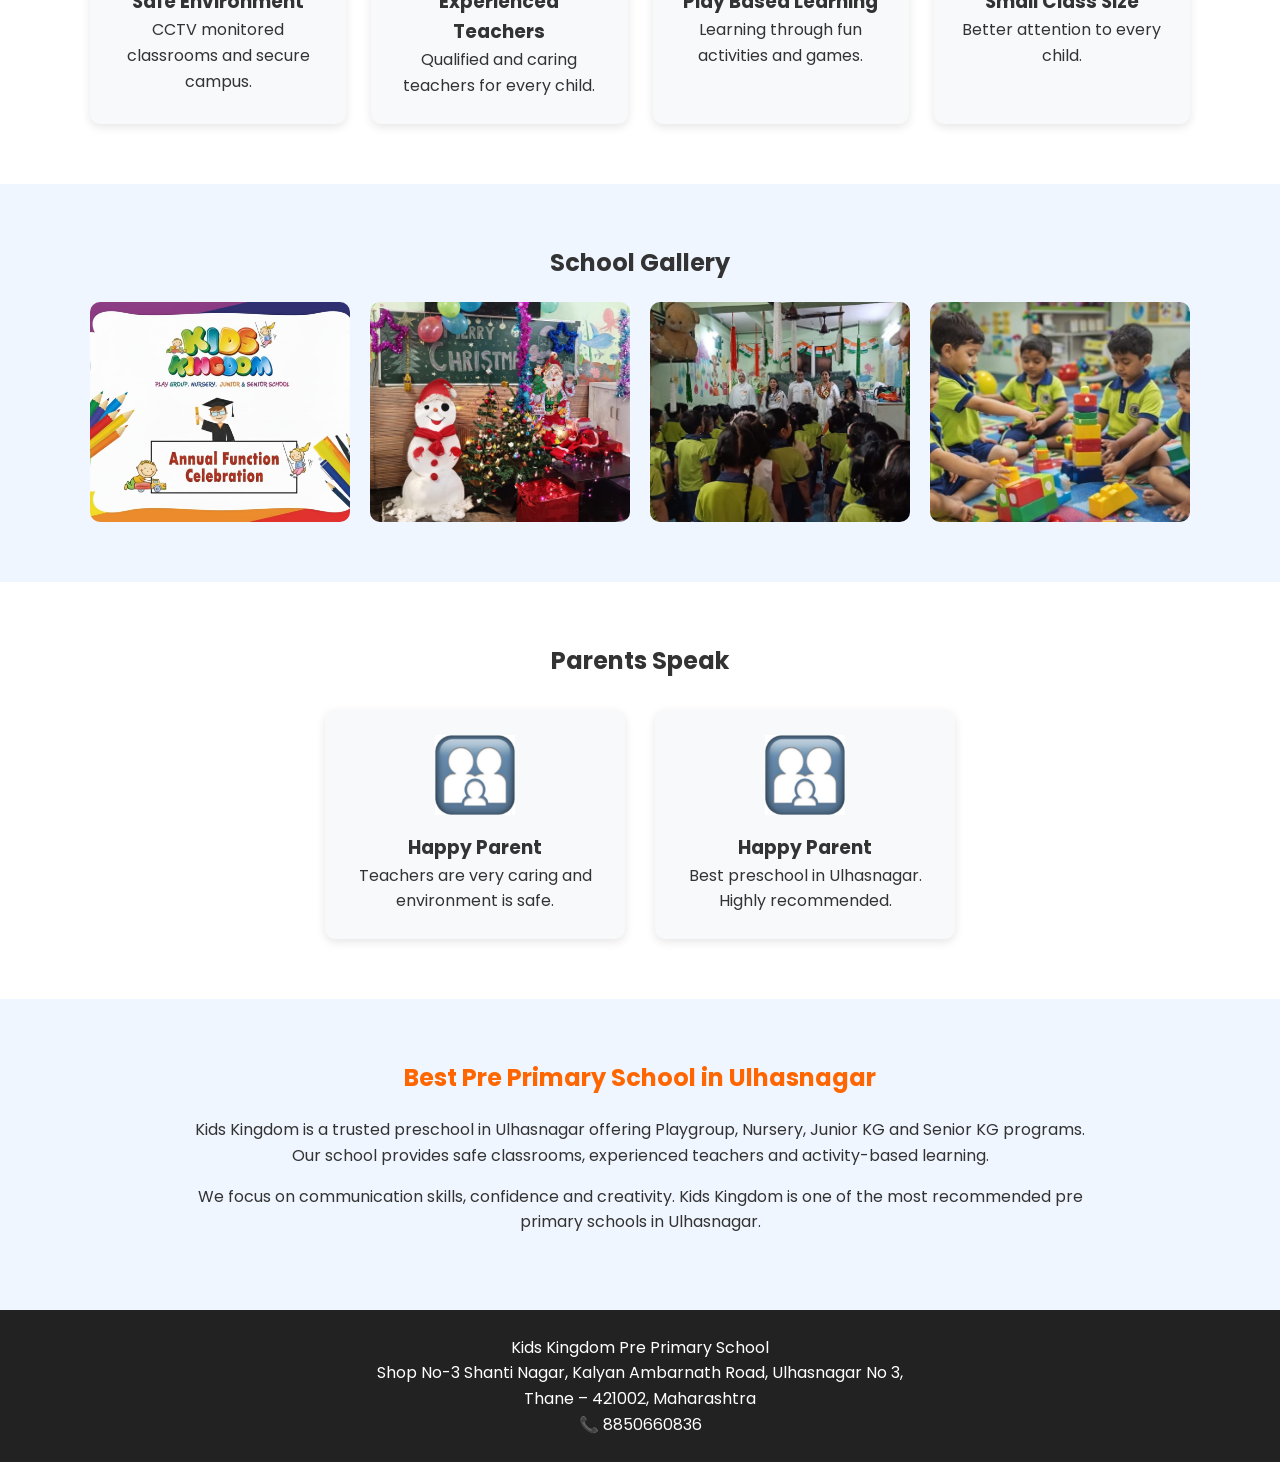
==== commit 4b114b1a: "Update index.html" ====
--- a/index.html
+++ b/index.html
@@ -1,5 +1,6 @@
 <!DOCTYPE html>
 <html lang="en">
+
 <head>
 
 <meta charset="UTF-8">
@@ -7,32 +8,36 @@
 
 <title>Kids Kingdom | Best Pre Primary School in Ulhasnagar</title>
 
-<meta name="description" content="Kids Kingdom is a Pre Primary School in Ulhasnagar offering Playgroup, Nursery, Junior KG and Senior KG. Safe environment with experienced teachers.">
-<meta name="keywords" content="
-Kids Kingdom Ulhasnagar,
-Pre Primary School Ulhasnagar,
-Playgroup Ulhasnagar,
-Nursery Ulhasnagar,
-Junior KG Ulhasnagar,
-Senior KG Ulhasnagar,
-Best Preschool Ulhasnagar">
-
-<meta name="author" content="Kids Kingdom">
-
-<meta name="viewport" content="width=device-width, initial-scale=1.0">
+<meta name="description"
+content="Kids Kingdom is the best Pre Primary School in Ulhasnagar offering Playgroup, Nursery, Junior KG and Senior KG with safe environment and experienced teachers.">
+
+<meta name="keywords"
+content="Kids Kingdom Ulhasnagar, Pre Primary School Ulhasnagar, Playgroup Ulhasnagar, Nursery Ulhasnagar, Junior KG Ulhasnagar, Senior KG Ulhasnagar">
 
 <link rel="stylesheet" href="css/style.css">
 
+<link href="https://fonts.googleapis.com/css2?family=Poppins:wght@300;400;600;700&display=swap" rel="stylesheet">
+
 </head>
+
+
+<body>
+
+<!-- FLOATING BUTTON -->
+
 <a href="contact.html" class="enquire-btn">
 Enquire Now
 </a>
-<body>
+
+
+
+<!-- HEADER -->
 
 <header class="main-header">
 
 <div class="header-container">
 
+
 <div class="logo-title">
 
 <img src="images/Logo.png" class="logo">
@@ -48,11 +53,15 @@
 </div>
 
 
+
 <nav class="menu">
 
 <a href="index.html" class="active">Home</a>
+
 <a href="about.html">About</a>
+
 <a href="programs.html">Programs</a>
+
 <a href="contact.html">Contact</a>
 
 </nav>
@@ -63,7 +72,9 @@
 </header>
 
 
-<!-- HERO SECTION -->
+
+<!-- HERO -->
+
 <section class="hero">
 
 <div class="hero-content">
@@ -71,41 +82,47 @@
 <h1>Best Pre Primary School in Ulhasnagar</h1>
 
 <p>
-Admissions Open for Play Group, Nursery, Junior KG and Senior KG
+
+Admissions Open for Playgroup, Nursery, Junior KG and Senior KG
+
 </p>
 
 <a href="contact.html" class="admission-btn">
+
 Admission Open
-</a>
-
-</div>
-
-</section>
-
-
-
-<!-- ABOUT PREVIEW -->
+
+</a>
+
+</div>
+
+</section>
+
+
+
+
+<!-- ABOUT -->
 
 <section class="about-preview">
 
 <div class="about-flex">
 
+
 <div class="about-text">
 
-<h2>About Kids Kingdom</h2>
-
-<p>
-
-Kids Kingdom is a leading pre primary school in Ulhasnagar
-providing a safe and nurturing environment for children.
-
-We focus on play-based learning to help children develop
-confidence, creativity and communication skills.
+<h2>Welcome to Kids Kingdom</h2>
+
+<p>
+
+Kids Kingdom is one of the most trusted pre primary schools in Ulhasnagar.
+We provide a safe and happy environment where children learn through
+activities and play-based education.
 
 </p>
 
 <a href="about.html" class="about-btn">
+
 Read More
+
 </a>
 
 </div>
@@ -114,35 +131,49 @@
 
 <div class="about-image">
 
-<img src="images/Logo.png">
-
-</div>
-
-
-</div>
-
-</section>
+<img src="images/School.jpeg">
+
+</div>
+
+
+</div>
+
+</section>
+
 
 
 
 <!-- PROGRAMS -->
+
 <section class="home-programs">
 
-<h2 class="program-heading">Our Programs</h2>
+<h2 class="program-heading">
+
+Our Programs
+
+</h2>
+
 
 <div class="home-program-grid">
 
 
+
 <div class="home-program-card">
 
 <img src="images/Playgroup.jpeg">
 
 <h3>Play Group</h3>
 
-<p>Fun learning activities for toddlers.</p>
+<p>
+
+Fun activities for early learning.
+
+</p>
 
 <a href="programs.html" class="program-btn">
+
 View Program
+
 </a>
 
 </div>
@@ -155,10 +186,16 @@
 
 <h3>Nursery</h3>
 
-<p>Early literacy and communication skills.</p>
+<p>
+
+Basic learning and creativity.
+
+</p>
 
 <a href="programs.html" class="program-btn">
+
 View Program
+
 </a>
 
 </div>
@@ -171,10 +208,16 @@
 
 <h3>Junior KG</h3>
 
-<p>Activity-based learning and creativity.</p>
+<p>
+
+Interactive and activity-based learning.
+
+</p>
 
 <a href="programs.html" class="program-btn">
+
 View Program
+
 </a>
 
 </div>
@@ -187,39 +230,52 @@
 
 <h3>Senior KG</h3>
 
-<p>Preparation for primary school.</p>
+<p>
+
+Preparation for primary school.
+
+</p>
 
 <a href="programs.html" class="program-btn">
+
 View Program
-</a>
-
-</div>
-
-
-</div>
-
-</section>
-
-
-
-<!-- WHY CHOOSE US -->
+
+</a>
+
+</div>
+
+
+
+</div>
+
+</section>
+
+
+
+
+<!-- WHY CHOOSE -->
 
 <section class="why-section">
 
-<h2 class="why-title">Why Choose Kids Kingdom</h2>
+<h2 class="why-title">
+
+Why Choose Kids Kingdom
+
+</h2>
+
 
 <div class="why-container">
 
 
+
 <div class="why-card">
 
-<div class="icon">🏫</div>
-
 <h3>Safe Environment</h3>
 
 <p>
-We provide a safe and friendly environment where children
-can learn and grow happily.
+
+CCTV monitored classrooms and secure campus.
+
 </p>
 
 </div>
@@ -228,13 +284,12 @@
 
 <div class="why-card">
 
-<div class="icon">👩‍🏫</div>
-
 <h3>Experienced Teachers</h3>
 
 <p>
-Our trained and caring teachers provide personal attention
-to every child.
+
+Qualified and caring teachers for every child.
+
 </p>
 
 </div>
@@ -243,13 +298,12 @@
 
 <div class="why-card">
 
-<div class="icon">🎨</div>
-
 <h3>Play Based Learning</h3>
 
 <p>
-Learning through activities and fun helps children develop
-creativity and confidence.
+
+Learning through fun activities and games.
+
 </p>
 
 </div>
@@ -258,64 +312,21 @@
 
 <div class="why-card">
 
-<div class="icon">👨‍👩‍👧</div>
-
 <h3>Small Class Size</h3>
 
 <p>
-Small batches allow better interaction and individual
-attention.
-</p>
-
-</div>
-
-
-
-<div class="why-card">
-
-<div class="icon">⭐</div>
-
-<h3>Personal Attention</h3>
-
-<p>
-Every child is important to us and we support their
-overall development.
-</p>
-
-</div>
-
-
-
-<div class="why-card">
-
-<div class="icon">🎤</div>
-
-<h3>Annual Day Activities</h3>
-
-<p>
-Our Annual Day programs help students build confidence
-and stage performance skills.
-</p>
-
-</div>
-
-<div class="why-card">
-
-<div class="icon">📹</div>
-
-<h3>CCTV Monitored Classrooms</h3>
-
-<p>
-Kids Kingdom classrooms are fully monitored with CCTV
-for enhanced safety and peace of mind for parents.
-</p>
-
-</div>
-
-
-</div>
-
-</section>
+
+Better attention to every child.
+
+</p>
+
+</div>
+
+
+</div>
+
+</section>
+
 
 
 
@@ -323,39 +334,50 @@
 
 <section class="container">
 
-<h2>Our Gallery</h2>
+<h2>School Gallery</h2>
+
 
 <div class="grid">
 
 <img src="images/Poster.jpeg">
-<img src="images/Cristmas.jpeg ">
+
+<img src="images/Cristmas.jpeg">
+
 <img src="images/School.jpeg">
-<img src="images/img4.jpg">
-
-</div>
-
-</section>
+
+<img src="images/Playgroup.jpeg">
+
+</div>
+
+</section>
+
+
+
+
+<!-- TESTIMONIAL -->
 
 <section class="testimonial-section">
 
-<h2 class="testimonial-title">Parents Speak</h2>
+<h2 class="testimonial-title">
+
+Parents Speak
+
+</h2>
+
 
 <div class="testimonial-container">
 
 
+
 <div class="testimonial-card">
 
 <img src="images/Parents.png" class="parent-img">
 
-<h3>Parent of Vedant</h3>
-
-<p class="school-name">Kids Kingdom</p>
-
-<p class="testimonial-text">
-
-Kids Kingdom is a wonderful preschool in Ulhasnagar.
-The teachers are caring and the environment is very safe.
-My child enjoys going to school every day.
+<h3>Happy Parent</h3>
+
+<p>
+
+Teachers are very caring and environment is safe.
 
 </p>
 
@@ -367,113 +389,96 @@
 
 <img src="images/Parents.png" class="parent-img">
 
-<h3>Parent of Shreya</h3>
-
-<p class="school-name">Kids Kingdom</p>
-
-<p class="testimonial-text">
-
-We are very happy with Kids Kingdom preschool.
-The learning activities are excellent and teachers
-give personal attention to every child.
-
-</p>
-
-</div>
-
-
-</div>
-
-</section>
+<h3>Happy Parent</h3>
+
+<p>
+
+Best preschool in Ulhasnagar. Highly recommended.
+
+</p>
+
+</div>
+
+
+</div>
+
+</section>
+
+
+
+
+<!-- SEO TEXT -->
 
 <section class="about-home">
 
 <div class="about-container">
 
 <h2>
+
 Best Pre Primary School in Ulhasnagar
+
 </h2>
 
 
 <p>
 
-Welcome to <b>Kids Kingdom Pre Primary School in Ulhasnagar.</b>
-We provide a warm, safe and joyful learning environment for young children.
-Kids Kingdom is one of the trusted preschools in Ulhasnagar offering
-Playgroup, Nursery, Junior KG and Senior KG programs.
-
-We understand that parents want the best preschool education for their
-children. Our school focuses on building strong foundations through
-play-based learning, creativity and interactive activities.
-
-</p>
-
-
-<p>
-
-At Kids Kingdom, we focus on the overall development of every child.
-Our teaching methods help students develop communication skills,
-confidence, creativity and social interaction.
-
-Our classrooms are designed to be colorful, safe and child-friendly
-so that children enjoy learning every day.
-
-</p>
-
-
-<p>
-
-Safety and hygiene are our top priorities. Our classrooms are clean and
-well-maintained and children learn in a comfortable environment with
-proper supervision from experienced teachers.
-
-We believe that early childhood education should be enjoyable,
-meaningful and memorable for every student.
-
-</p>
-
-
-
-<p>
-
-At Kids Kingdom, we organize an <b>Annual Day function every year</b>
-which gives students an opportunity to perform on stage.
-This helps children build <b>confidence, communication skills and
-personality development</b> from an early age.
-
-Parents always appreciate this special event as it encourages children
-to express themselves freely.
-
-</p>
-
-
-<p>
-
-If you are looking for a reliable and caring preschool in Ulhasnagar,
-Kids Kingdom is the perfect place for your child's first step into education.
-
-</p>
-
-</div>
-
-</section>
-
+Kids Kingdom is a trusted preschool in Ulhasnagar offering Playgroup,
+Nursery, Junior KG and Senior KG programs.
+
+Our school provides safe classrooms, experienced teachers and
+activity-based learning.
+
+</p>
+
+
+<p>
+
+We focus on communication skills, confidence and creativity.
+
+Kids Kingdom is one of the most recommended pre primary schools
+in Ulhasnagar.
+
+</p>
+
+
+</div>
+
+</section>
+
+
+
+
+<!-- FOOTER -->
 
 <footer>
 
 <p>
-Kids Kingdom – Pre Primary School in Ulhasnagar
-</p>
-
-<p>
+
+Kids Kingdom Pre Primary School
+
+</p>
+
+<p>
+
 Shop No-3 Shanti Nagar,
+
 Kalyan Ambarnath Road,
-Ulhasnagar No 3,
-Thane – 421002
+
+Ulhasnagar No 3,<br>
+
+Thane – 421002, Maharashtra
+
+</p>
+
+<p>
+
+📞 8850660836
+
 </p>
 
 </footer>
 
 
 </body>
+
 </html>
--- a/css/style.css
+++ b/css/style.css
@@ -1,4 +1,3 @@
-
 *{
 margin:0;
 padding:0;
@@ -6,2149 +5,810 @@
 }
 
 body{
-font-family: Arial;
+font-family:'Poppins', sans-serif;
+background:#f8f9fb;
+color:#333;
 line-height:1.6;
 }
 
-.container{
-
-width:90%;
-max-width:1100px;
-margin:auto;
-padding:40px 0;
-
-}
-
-
-
-header{
-
+
+/* HEADER */
+
+.main-header{
 background:white;
-text-align:center;
-padding:20px;
-
-border-bottom:1px solid #ddd;
-
-}
-
-
-nav{
-
-margin-top:10px;
-
-}
-
-
-nav a{
-
-margin:15px;
-
-text-decoration:none;
-
-color:black;
-
-font-weight:bold;
-
-}
-
-
-.hero-banner{
-
-background:url('../images/hero.jpg');
-
-height:450px;
-
-background-size:cover;
-
-background-position:center;
-
-display:flex;
-
-align-items:center;
-
-justify-content:center;
-
-color:white;
-
-text-align:center;
-
-}
-
-
-
-.hero-text{
-
-background:rgba(0,0,0,0.5);
-
-padding:30px;
-
-border-radius:10px;
-
-}
-
-
-
-.btn{
-
-display:inline-block;
-
-margin-top:15px;
-
-padding:12px 25px;
-
-background:#ff9800;
-
-color:white;
-
-text-decoration:none;
-
-border-radius:6px;
-
-font-size:18px;
-
-}
-
-
-
-.program-section{
-
-background:#f9f9f9;
-
-}
-
-
-
-.grid{
-
-display:grid;
-
-grid-template-columns:repeat(auto-fit,minmax(250px,1fr));
-
-gap:20px;
-
-margin-top:20px;
-
-}
-
-
-
-.card{
-
-background:white;
-
-padding:25px;
-
-border-radius:10px;
-
-box-shadow:0 0 10px rgba(0,0,0,0.1);
-
-text-align:center;
-
-transition:0.3s;
-
-}
-
-
-
-.card:hover{
-
-transform:translateY(-10px);
-
-}
-
-
-
-.highlight{
-
-background:#fff3e0;
-
-padding:40px 0;
-
-}
-
-
-
-.highlight ul{
-
-list-style:none;
-
-margin-top:20px;
-
-}
-
-
-
-.highlight li{
-
-padding:5px;
-
-font-size:18px;
-
-}
-
-
-
-.grid img{
-
-width:100%;
-
-border-radius:10px;
-
-}
-
-
-
-footer{
-
-background:#333;
-
-color:white;
-
-text-align:center;
-
-padding:30px;
-
-margin-top:40px;
-
-}
-
-
-
-@media(max-width:768px){
-
-.hero-banner{
-
-height:350px;
-
-}
-
-nav a{
-
-display:block;
-
-margin:10px;
-
-}
-
-}
-
-
-
-header{
-background:white;
-border-bottom:1px solid #ddd;
-padding:20px 0;
-position:relative;
-}
-
-
-.top-header{
-
-display:flex;
-
-align-items:center;
-
-justify-content:center;
-
-position:relative;
-
-padding:10px 0;
-
-}
-
-
-.logo-left{
-position:absolute;
-left:40px;
-top:80%;
-transform:translateY(-50%);
-}
-
-
-.logo{
-
-width:300px;
-
-}
-
-
-.title-center{
-
-text-align:center;
-
-}
-
-
-.title-center h1{
-
-font-size:36px;
-
-margin-bottom:5px;
-
-}
-
-
-.title-center p{
-
-color:#555;
-font-size:18px;
-
-}
-
-
-
-nav{
-
-text-align:center;
-
-padding-bottom:10px;
-
-}
-
-
-nav a{
-
-margin:20px;
-
-text-decoration:none;
-
-color:black;
-
-font-weight:bold;
-
-font-size:18px;
-
-}
-
-
-nav a:hover{
-
-color:#ff9800;
-
-}
-
-
-.contact-section{
-
-padding:60px 0;
-
-}
-
-
-.contact-container{
-
-width:90%;
-
-max-width:1100px;
-
-margin:auto;
-
-display:flex;
-
-gap:50px;
-
-}
-
-
-.contact-info{
-
-flex:1;
-
-}
-
-
-.contact-form{
-
-flex:1;
-
-}
-
-
-.contact-form input{
-
-width:100%;
-
-padding:12px;
-
-margin:10px 0;
-
-border:1px solid #ccc;
-
-border-radius:6px;
-
-}
-
-
-.contact-form textarea{
-
-width:100%;
-
-padding:12px;
-
-margin:10px 0;
-
-height:120px;
-
-border:1px solid #ccc;
-
-border-radius:6px;
-
-}
-
-
-.contact-form button{
-
-background:#ff9800;
-
-color:white;
-
-padding:12px;
-
-border:none;
-
-border-radius:6px;
-
-font-size:16px;
-
-cursor:pointer;
-
-width:100%;
-
-}
-
-
-.contact-form button:hover{
-
-background:#e68900;
-
-}
-
-
-.map-section{
-
-padding:40px 0;
-
-text-align:center;
-
-}
-
-
-.map-section h2{
-
-margin-bottom:20px;
-
-}
-
-
-@media(max-width:768px){
-
-.contact-container{
-
-flex-direction:column;
-
-}
-
-}
-
-
-.program-main{
-
-padding:60px 0;
-background:#f5efe6;
-text-align:center;
-
-}
-
-
-.program-title{
-
-font-size:40px;
-margin-bottom:40px;
-
-}
-
-
-.program-grid{
-
-display:grid;
-
-grid-template-columns:repeat(auto-fit,minmax(250px,1fr));
-
-gap:40px;
-
-width:90%;
-max-width:1200px;
-
-margin:auto;
-
-}
-
-
-
-.program-card{
-
-background:white;
-
-border-radius:20px;
-
-padding:20px;
-
-box-shadow:0 5px 15px rgba(0,0,0,0.1);
-
-border:2px solid #f4c430;
-
-transition:0.3s;
-
-}
-
-
-.program-card:hover{
-
-transform:translateY(-10px);
-
-}
-
-
-
-.program-card img{
-
-width:100%;
-
-border-radius:15px;
-
-height:180px;
-
-object-fit:cover;
-
-margin-bottom:15px;
-
-}
-
-
-
-.program-card h2{
-
-color:#5a3ea5;
-
-margin-bottom:10px;
-
-font-size:26px;
-
-}
-
-
-.program-card p{
-
-margin:5px 0;
-
-font-size:16px;
-
-}
-
-
-
-.enrol-btn{
-
-display:inline-block;
-
-margin-top:15px;
-
-background:#f4c430;
-
-color:black;
-
-padding:12px 25px;
-
-border-radius:10px;
-
-text-decoration:none;
-
-font-weight:bold;
-
-}
-
-
-
-.enrol-btn:hover{
-
-background:#e6b800;
-
-}
-
-
-.testimonial-section{
-
-background:#f5efe6;
-
-padding:60px 0;
-
-text-align:center;
-
-}
-
-
-.testimonial-title{
-
-font-size:40px;
-
-margin-bottom:40px;
-
-}
-
-
-.testimonial-container{
-
-display:flex;
-
-gap:40px;
-
-width:90%;
-
-max-width:1100px;
-
-margin:auto;
-
-}
-
-
-.testimonial-card{
-
-background:white;
-
-padding:30px;
-
-border-radius:20px;
-
-border:2px solid #f4c430;
-
-flex:1;
-
-box-shadow:0 5px 15px rgba(0,0,0,0.1);
-
-}
-
-
-.parent-img{
-
-width:120px;
-
-height:120px;
-
-border-radius:50%;
-
-object-fit:cover;
-
-margin-bottom:15px;
-
-border:3px solid purple;
-
-}
-
-
-.school-name{
-
-color:#777;
-
-margin-bottom:10px;
-
-}
-
-
-.testimonial-text{
-
-margin-top:10px;
-
-line-height:1.6;
-
-}
-
-
-@media(max-width:768px){
-
-.testimonial-container{
-
-flex-direction:column;
-
-}
-
-}
-
-
-.enquire-btn{
-
-position:fixed;
-
-right:0;
-
-top:50%;
-
-background:#f4c430;
-
-color:black;
-
-padding:15px 10px;
-
-text-decoration:none;
-
-font-weight:bold;
-
-border-radius:10px 0 0 10px;
-
-writing-mode:vertical-rl;
-
-text-orientation:mixed;
-
-}
-
-
-.enquire-btn:hover{
-
-background:#e6b800;
-
-}
-
-
-.about-home{
-
-padding:60px 0;
-
-background:white;
-
-}
-
-
-.about-container{
-
-width:90%;
-
-max-width:1100px;
-
-margin:auto;
-
-}
-
-
-.about-home h2{
-
-font-size:40px;
-
-margin-bottom:20px;
-
-}
-
-
-.about-home p{
-
-margin-bottom:20px;
-
-line-height:1.8;
-
-font-size:17px;
-
-color:#444;
-
-}
-
-
-.why-section{
-
-background:#f5efe6;
-
-padding:70px 0;
-
-text-align:center;
-
-}
-
-
-.why-title{
-
-font-size:40px;
-
-margin-bottom:50px;
-
-}
-
-
-.why-container{
-
-display:grid;
-
-grid-template-columns:repeat(auto-fit,minmax(250px,1fr));
-
-gap:30px;
-
-width:90%;
-
-max-width:1100px;
-
-margin:auto;
-
-}
-
-
-.why-card{
-
-background:white;
-
-padding:30px;
-
-border-radius:15px;
-
-box-shadow:0 5px 15px rgba(0,0,0,0.1);
-
-transition:0.3s;
-
-}
-
-
-.why-card:hover{
-
-transform:translateY(-10px);
-
-}
-
-
-.icon{
-
-font-size:40px;
-
-margin-bottom:15px;
-
-}
-
-
-.why-card h3{
-
-margin-bottom:10px;
-
-color:#5a3ea5;
-
-}
-
-
-.why-card p{
-
-color:#555;
-
-line-height:1.6;
-
-}
-
-
-.about-banner{
-
-background:#6a4ca3;
-
-color:white;
-
-text-align:center;
-
-padding:50px 0;
-
-}
-
-
-.about-main{
-
-padding:60px 0;
-
-}
-
-
-.about-grid{
-
-display:grid;
-
-grid-template-columns:1fr 1fr;
-
-gap:40px;
-
-width:90%;
-
-max-width:1100px;
-
-margin:auto;
-
-}
-
-
-.about-img{
-
-width:100%;
-
-border-radius:20px;
-
-}
-
-
-
-.principal-section{
-
-background:#f5efe6;
-
-padding:60px 0;
-
-}
-
-
-.principal-grid{
-
-display:grid;
-
-grid-template-columns:1fr 1fr;
-
-gap:40px;
-
-width:90%;
-
-max-width:1100px;
-
-margin:auto;
-
-}
-
-
-.principal-img{
-
-width:100%;
-
-max-width:350px;
-
-}
-
-
-
-.values-section{
-
-padding:60px 0;
-
-text-align:center;
-
-}
-
-
-.values-container{
-
-display:grid;
-
-grid-template-columns:repeat(auto-fit,minmax(250px,1fr));
-
-gap:30px;
-
-width:90%;
-
-max-width:1100px;
-
-margin:auto;
-
-}
-
-
-.value-card{
-
-padding:30px;
-
-border-radius:20px;
-
-background:white;
-
-box-shadow:0 5px 15px rgba(0,0,0,0.1);
-
-}
-
-
-.value-icon{
-
-font-size:40px;
-
-margin-bottom:15px;
-
-}
-
-.home-programs{
-
-padding:70px 0;
-
-background:#f5efe6;
-
-text-align:center;
-
-}
-
-
-.program-heading{
-
-font-size:40px;
-
-margin-bottom:40px;
-
-}
-
-
-.home-program-grid{
-
-display:grid;
-
-grid-template-columns:repeat(auto-fit,minmax(250px,1fr));
-
-gap:30px;
-
-width:90%;
-
-max-width:1100px;
-
-margin:auto;
-
-}
-
-
-.home-program-card{
-
-background:white;
-
-border-radius:20px;
-
-padding-bottom:20px;
-
-box-shadow:0 5px 15px rgba(0,0,0,0.1);
-
-transition:0.3s;
-
-}
-
-
-.home-program-card:hover{
-
-transform:translateY(-10px);
-
-}
-
-
-.home-program-card img{
-
-width:100%;
-
-height:180px;
-
-object-fit:cover;
-
-border-radius:20px 20px 0 0;
-
-}
-
-
-.home-program-card h3{
-
-margin-top:15px;
-
-font-size:22px;
-
-color:#5a3ea5;
-
-}
-
-
-.home-program-card p{
-
-padding:10px 20px;
-
-color:#555;
-
-}
-
-
-.program-btn{
-
-display:inline-block;
-
-margin-top:10px;
-
-background:#ff9800;
-
-color:white;
-
-padding:10px 20px;
-
-border-radius:8px;
-
-text-decoration:none;
-
-}
-
-
-.program-btn:hover{
-
-background:#e68900;
-
-}
-
-
-.main-header{
-
-background:white;
-
-border-bottom:2px solid #eee;
-
-padding:15px 0;
-
-position:sticky;
-
-top:0;
-
-z-index:1000;
-
-}
-
-
-
-.header-wrapper{
-
-width:90%;
-
-max-width:1200px;
-
-margin:auto;
-
-display:grid;
-
-grid-template-columns:120px 1fr;
-
-align-items:center;
-
-}
-
-
-
-.logo-box{
-
-grid-row:1 / span 2;
-
-}
-
-
-.logo-left{
-position:absolute;
-left:40px;
-top:40%;
-transform:translateY(-50%);
-}
-
-
-.logo{
-
-width:200px;
-
-}
-
-/* HERO SECTION */
-
-.hero-section{
-
-background:url('../images/hero.jpg');
-
-background-size:cover;
-
-background-position:center;
-
-height:450px;
-
-display:flex;
-
-align-items:center;
-
-justify-content:center;
-
-text-align:center;
-
-color:rgba(250, 248, 249, 0.985);
-
-}
-
-
-.hero-content{
-
-background:rgba(0,0,0,0.5);
-
-padding:40px;
-
-border-radius:15px;
-
-}
-
-
-.hero-content h1{
-
-font-size:42px;
-
-margin-bottom:10px;
-
-}
-
-
-.hero-content p{
-
-font-size:18px;
-
-margin-bottom:20px;
-
-}
-
-
-.hero-btn{
-
-background:#ff9800;
-
-color:white;
-
-padding:12px 30px;
-
-border-radius:8px;
-
-text-decoration:none;
-
-font-size:18px;
-
-}
-
-
-
-/* ABOUT PREVIEW */
-
-.about-preview{
-
-padding:80px 0;
-
-background:white;
-
-}
-
-
-.about-flex{
-
-display:flex;
-
-align-items:center;
-
-gap:50px;
-
-width:90%;
-
-max-width:1100px;
-
-margin:auto;
-
-}
-
-
-.about-text{
-
-flex:1;
-
-}
-
-
-.about-text h2{
-
-font-size:36px;
-
-margin-bottom:15px;
-
-}
-
-
-.about-text p{
-
-font-size:17px;
-
-line-height:1.7;
-
-margin-bottom:20px;
-
-}
-
-
-.about-btn{
-
-background:#ff9800;
-
-color:white;
-
-padding:10px 25px;
-
-border-radius:6px;
-
-text-decoration:none;
-
-}
-
-
-.about-image{
-
-flex:1;
-
-}
-
-
-.about-image img{
-
-width:100%;
-
-border-radius:20px;
-
-}
-
-
-.main-header{
-
-background:white;
-
-border-bottom:1px solid #ddd;
-
-padding:10px 0;
-
-position:sticky;
-
-top:0;
-
-z-index:1000;
-
-}
-
-
-.header-container{
-
-width:90%;
-
-max-width:1200px;
-
-margin:auto;
-
-display:flex;
-
-justify-content:space-between;
-
-align-items:center;
-
-}
-
-
-.logo-title{
-
-display:flex;
-
-align-items:center;
-
-gap:10px;
-
-}
-
-
-.logo{
-
-width:55px;
-
-}
-
-
-.school-name h1{
-
-font-size:24px;
-
-margin:0;
-
-}
-
-
-.school-name p{
-
-font-size:14px;
-
-color:#3603ec;
-
-margin:0;
-
-}
-
-
-/* RESET */
-
-*{
-margin:0;
-padding:0;
-box-sizing:border-box;
-}
-
-body{
-font-family:Arial, sans-serif;
-line-height:1.6;
-}
-
-
-
-/* HEADER */
-
-.main-header{
-
-background:white;
-border-bottom:1px solid #ddd;
-padding:10px 0;
-
+box-shadow:0px 2px 10px rgba(0,0,0,0.1);
 position:sticky;
 top:0;
 z-index:1000;
-
-}
-
+}
 
 .header-container{
-
-width:90%;
 max-width:1200px;
 margin:auto;
-
 display:flex;
 justify-content:space-between;
 align-items:center;
-
-}
-
-
+padding:15px;
+}
+
+
+/* LOGO */
+
+.logo{
+width:70px;
+}
 
 .logo-title{
-
 display:flex;
 align-items:center;
 gap:10px;
-
-}
-
-
-.logo{
-
-width:55px;
-
-}
-
+}
 
 .school-name h1{
-
-font-size:26px;
-margin:0;
-
-color:#5a3ea5;
-
-font-weight:bold;
-
-letter-spacing:1px;
-
-}
-
+font-size:22px;
+color:#ff6600;
+}
 
 .school-name p{
-
-font-size:15px;
-
-margin:0;
-
-color:#5a3ea5;
-
-}
-
+font-size:14px;
+color:#666;
+}
 
 
 /* MENU */
 
 .menu a{
-
-margin:15px;
 text-decoration:none;
-color:#5a3ea5;
-
-font-weight:bold;
-font-size:17px;
-
-padding:8px 18px;
-
-border-radius:20px;
-
+margin-left:25px;
+font-weight:600;
+color:#333;
 transition:0.3s;
-
-}
-
+}
 
 .menu a:hover{
-
-background:#5a3ea5;
-color:white;
-
-}
-
-
-.menu a:first-child{
-
-background:#5a3ea5;
-color:white;
-
-}
-
-
-
-/* HERO SECTION */
-
-.hero-section{
-
-background:url('../images/hero.jpg');
-
+color:#ff6600;
+}
+
+.menu .active{
+color:#ff6600;
+}
+
+
+/* HERO */
+
+.hero{
+height:450px;
+background:url("../images/Nursery.jpeg");
 background-size:cover;
 background-position:center;
-
-height:450px;
-
 display:flex;
 align-items:center;
 justify-content:center;
-
 text-align:center;
 color:white;
-
-}
-
+}
 
 .hero-content{
-
 background:rgba(0,0,0,0.5);
-
 padding:40px;
-
-border-radius:15px;
-
-}
-
-
-.hero-content h1{
-
-font-size:42px;
+border-radius:10px;
+}
+
+.hero h1{
+font-size:40px;
 margin-bottom:10px;
-
-}
-
-
-.hero-content p{
-
+}
+
+.hero p{
 font-size:18px;
 margin-bottom:20px;
-
-}
-
-
-.hero-btn{
-
-background:#ff9800;
+}
+
+
+.admission-btn{
+
+background:#ff6600;
 color:white;
-
-padding:12px 30px;
-
-border-radius:8px;
-
+padding:12px 25px;
 text-decoration:none;
-
-font-size:18px;
-
-}
-
-
-
-.hero-btn:hover{
-
-background:#e68900;
-
-}
-
-
-
-/* ABOUT PREVIEW */
+border-radius:6px;
+font-weight:600;
+transition:0.3s;
+
+}
+
+.admission-btn:hover{
+
+background:#e65c00;
+
+}
+
+
+
+/* ABOUT */
 
 .about-preview{
-
-padding:80px 0;
-
+padding:60px 20px;
 background:white;
-
-}
-
+}
 
 .about-flex{
-
+max-width:1100px;
+margin:auto;
 display:flex;
-
 align-items:center;
-
+gap:40px;
+}
+
+.about-text{
+flex:1;
+}
+
+.about-text h2{
+margin-bottom:15px;
+color:#ff6600;
+}
+
+.about-text p{
+margin-bottom:20px;
+}
+
+.about-btn{
+
+background:#4CAF50;
+color:white;
+padding:10px 20px;
+text-decoration:none;
+border-radius:6px;
+
+}
+
+
+.about-image img{
+width:350px;
+border-radius:10px;
+}
+
+
+
+/* PROGRAMS */
+
+.home-programs{
+padding:60px 20px;
+background:#f0f6ff;
+text-align:center;
+}
+
+.program-heading{
+margin-bottom:30px;
+color:#ff6600;
+}
+
+.home-program-grid{
+
+display:grid;
+grid-template-columns:repeat(auto-fit,minmax(250px,1fr));
+gap:25px;
+max-width:1100px;
+margin:auto;
+
+}
+
+
+.home-program-card{
+
+background:white;
+border-radius:10px;
+box-shadow:0px 5px 15px rgba(0,0,0,0.1);
+padding-bottom:20px;
+transition:0.3s;
+
+}
+
+.home-program-card:hover{
+
+transform:translateY(-5px);
+
+}
+
+
+.home-program-card img{
+width:100%;
+border-radius:10px 10px 0 0;
+height:200px;
+object-fit:cover;
+}
+
+
+.home-program-card h3{
+margin:10px 0;
+}
+
+
+.program-btn{
+
+background:#ff6600;
+color:white;
+padding:8px 20px;
+text-decoration:none;
+border-radius:5px;
+display:inline-block;
+margin-top:10px;
+
+}
+
+
+
+/* WHY CHOOSE */
+
+.why-section{
+
+padding:60px 20px;
+text-align:center;
+background:white;
+
+}
+
+
+.why-title{
+
+margin-bottom:30px;
+color:#ff6600;
+
+}
+
+
+.why-container{
+
+display:grid;
+grid-template-columns:repeat(auto-fit,minmax(250px,1fr));
+gap:25px;
+max-width:1100px;
+margin:auto;
+
+}
+
+
+.why-card{
+
+background:#f8f9fb;
+padding:25px;
+border-radius:10px;
+box-shadow:0px 3px 10px rgba(0,0,0,0.1);
+
+}
+
+
+.why-card .icon{
+
+font-size:40px;
+margin-bottom:10px;
+
+}
+
+
+
+/* GALLERY */
+
+.container{
+
+padding:60px 20px;
+text-align:center;
+background:#f0f6ff;
+
+}
+
+
+.grid{
+
+display:grid;
+grid-template-columns:repeat(auto-fit,minmax(250px,1fr));
+gap:20px;
+max-width:1100px;
+margin:auto;
+margin-top:20px;
+
+}
+
+
+.grid img{
+
+width:100%;
+height:220px;
+object-fit:cover;
+border-radius:10px;
+
+}
+
+
+
+/* TESTIMONIAL */
+
+.testimonial-section{
+
+padding:60px 20px;
+text-align:center;
+background:white;
+
+}
+
+
+.testimonial-container{
+
+display:flex;
+gap:30px;
+justify-content:center;
+flex-wrap:wrap;
+margin-top:30px;
+
+}
+
+
+.testimonial-card{
+
+width:300px;
+background:#f8f9fb;
+padding:25px;
+border-radius:10px;
+box-shadow:0px 3px 10px rgba(0,0,0,0.1);
+
+}
+
+
+.parent-img{
+
+width:80px;
+margin-bottom:10px;
+
+}
+
+
+
+/* SEO TEXT */
+
+.about-home{
+
+padding:60px 20px;
+background:#f0f6ff;
+
+}
+
+
+.about-container{
+
+max-width:900px;
+margin:auto;
+text-align:center;
+
+}
+
+.about-container h2{
+
+margin-bottom:20px;
+color:#ff6600;
+
+}
+
+.about-container p{
+
+margin-bottom:15px;
+
+}
+
+
+
+/* FOOTER */
+
+footer{
+
+background:#222;
+color:white;
+text-align:center;
+padding:25px;
+
+}
+
+
+
+/* ENQUIRE BUTTON */
+
+.enquire-btn{
+
+position:fixed;
+right:20px;
+bottom:20px;
+background:#25D366;
+color:white;
+padding:15px 20px;
+border-radius:30px;
+text-decoration:none;
+font-weight:bold;
+box-shadow:0px 5px 15px rgba(0,0,0,0.2);
+
+}
+
+
+
+/* MOBILE */
+
+@media(max-width:768px){
+
+.about-flex{
+
+flex-direction:column;
+text-align:center;
+
+}
+
+.hero h1{
+
+font-size:28px;
+
+}
+
+.menu{
+
+display:none;
+
+}
+
+}
+
+
+/* ABOUT BANNER */
+
+.about-banner{
+
+background:#6a5acd;
+color:white;
+text-align:center;
+padding:60px 20px;
+
+}
+
+.about-banner h1{
+
+font-size:36px;
+margin-bottom:10px;
+
+}
+
+.about-banner p{
+
+font-size:16px;
+
+}
+
+
+
+/* ABOUT MAIN */
+
+.about-main{
+
+padding:60px 20px;
+background:white;
+
+}
+
+.about-grid{
+
+max-width:1100px;
+margin:auto;
+display:flex;
+gap:40px;
+align-items:center;
+
+}
+
+.about-img{
+
+width:400px;
+border-radius:10px;
+box-shadow:0px 5px 15px rgba(0,0,0,0.2);
+
+}
+
+.about-grid h2{
+
+color:#ff6600;
+margin-bottom:15px;
+
+}
+
+.about-grid p{
+
+margin-bottom:15px;
+line-height:1.6;
+
+}
+
+
+
+/* PRINCIPAL */
+
+.principal-section{
+
+background:#f0f6ff;
+padding:60px 20px;
+
+}
+
+.principal-grid{
+
+max-width:1100px;
+margin:auto;
+display:flex;
+gap:40px;
+align-items:center;
+
+}
+
+.principal-img{
+
+width:300px;
+border-radius:10px;
+box-shadow:0px 5px 15px rgba(0,0,0,0.2);
+
+}
+
+.principal-section h2{
+
+color:#ff6600;
+margin-bottom:15px;
+
+}
+
+
+
+/* VALUES */
+
+.values-section{
+
+padding:60px 20px;
+text-align:center;
+background:white;
+
+}
+
+.values-section h2{
+
+margin-bottom:40px;
+color:#ff6600;
+
+}
+
+.values-container{
+
+max-width:1100px;
+margin:auto;
+display:grid;
+grid-template-columns:repeat(auto-fit,minmax(220px,1fr));
+gap:25px;
+
+}
+
+.value-card{
+
+background:#f8f9fb;
+padding:25px;
+border-radius:10px;
+box-shadow:0px 3px 10px rgba(0,0,0,0.1);
+
+}
+
+.value-icon{
+
+font-size:40px;
+margin-bottom:10px;
+
+}
+
+
+/* PROGRAM PAGE */
+
+.program-main{
+
+padding:60px 20px;
+background:#f8f9fb;
+text-align:center;
+
+}
+
+.program-title{
+
+margin-bottom:40px;
+color:#ff6600;
+font-size:35px;
+
+}
+
+.program-grid{
+
+max-width:1100px;
+margin:auto;
+display:grid;
+grid-template-columns:repeat(auto-fit,minmax(250px,1fr));
+gap:25px;
+
+}
+
+.program-card{
+
+background:white;
+border-radius:10px;
+box-shadow:0px 5px 15px rgba(0,0,0,0.1);
+padding-bottom:20px;
+transition:0.3s;
+
+}
+
+.program-card:hover{
+
+transform:translateY(-5px);
+
+}
+
+.program-card img{
+
+width:100%;
+height:220px;
+object-fit:cover;
+border-radius:10px 10px 0 0;
+
+}
+
+.program-card h2{
+
+margin-top:10px;
+
+}
+
+.program-card p{
+
+margin-top:5px;
+
+}
+
+.enrol-btn{
+
+background:#ff6600;
+color:white;
+padding:10px 20px;
+border-radius:6px;
+text-decoration:none;
+display:inline-block;
+margin-top:10px;
+
+}
+
+.enrol-btn:hover{
+
+background:#e65c00;
+
+}
+
+/* CONTACT PAGE */
+
+.contact-section{
+
+padding:60px 20px;
+background:white;
+
+}
+
+.contact-container{
+
+max-width:1100px;
+margin:auto;
+display:flex;
 gap:50px;
-
-width:90%;
-max-width:1100px;
-
-margin:auto;
-
-}
-
-
-.about-text{
+flex-wrap:wrap;
+
+}
+
+
+.contact-info{
 
 flex:1;
-
-}
-
-
-.about-text h2{
-
-font-size:36px;
+min-width:300px;
+
+}
+
+.contact-info h2{
+
+margin-bottom:20px;
+color:#ff6600;
+
+}
+
+.contact-info p{
 
 margin-bottom:15px;
-
-color:#5a3ea5;
-
-}
-
-
-.about-text p{
-
-font-size:17px;
-
-line-height:1.7;
+line-height:1.6;
+
+}
+
+
+
+/* FORM */
+
+.contact-form{
+
+flex:1;
+min-width:300px;
+
+}
+
+.contact-form h2{
 
 margin-bottom:20px;
-
-}
-
-
-.about-btn{
-
-background:#5a3ea5;
-
+color:#ff6600;
+
+}
+
+.contact-form input,
+.contact-form textarea{
+
+width:100%;
+padding:12px;
+margin-bottom:15px;
+border-radius:6px;
+border:1px solid #ccc;
+
+}
+
+.contact-form textarea{
+
+height:120px;
+
+}
+
+.contact-form button{
+
+background:#ff6600;
 color:white;
-
-padding:10px 25px;
-
+padding:12px;
+border:none;
 border-radius:6px;
-
-text-decoration:none;
-
-}
-
-
-.about-image{
-
-flex:1;
-
-}
-
-
-.about-image img{
-
-width:100%;
-
-border-radius:20px;
-
-}
-
-
-
-/* PROGRAMS HOME */
-
-.home-programs{
-
-padding:70px 0;
-
-background:#f5efe6;
-
-text-align:center;
-
-}
-
-
-.program-heading{
-
-font-size:40px;
-
-margin-bottom:40px;
-
-color:#5a3ea5;
-
-}
-
-
-.home-program-grid{
-
-display:grid;
-
-grid-template-columns:repeat(auto-fit,minmax(250px,1fr));
-
-gap:30px;
-
-width:90%;
-
-max-width:1100px;
-
-margin:auto;
-
-}
-
-
-.home-program-card{
-
-background:white;
-
-border-radius:20px;
-
-padding-bottom:20px;
-
-box-shadow:0 5px 15px rgba(0,0,0,0.1);
-
-transition:0.3s;
-
-}
-
-
-.home-program-card:hover{
-
-transform:translateY(-10px);
-
-}
-
-
-.home-program-card img{
-
-width:100%;
-
-height:180px;
-
-object-fit:cover;
-
-border-radius:20px 20px 0 0;
-
-}
-
-
-.home-program-card h3{
-
-margin-top:15px;
-
-font-size:22px;
-
-color:#5a3ea5;
-
-}
-
-
-.home-program-card p{
-
-padding:10px 20px;
-
-color:#555;
-
-}
-
-
-.program-btn{
-
-display:inline-block;
-
-margin-top:10px;
-
-background:#5a3ea5;
-
-color:white;
-
-padding:10px 20px;
-
-border-radius:8px;
-
-text-decoration:none;
-
-}
-
-
-
-/* WHY SECTION */
-
-.why-section{
-
-background:white;
-
-padding:70px 0;
-
-text-align:center;
-
-}
-
-
-.why-title{
-
-font-size:40px;
-
-margin-bottom:50px;
-
-color:#5a3ea5;
-
-}
-
-
-.why-container{
-
-display:grid;
-
-grid-template-columns:repeat(auto-fit,minmax(250px,1fr));
-
-gap:30px;
-
-width:90%;
-max-width:1100px;
-
-margin:auto;
-
-}
-
-
-.why-card{
-
-background:#f9f9f9;
-
-padding:30px;
-
-border-radius:15px;
-
-box-shadow:0 5px 15px rgba(0,0,0,0.1);
-
-transition:0.3s;
-
-}
-
-
-.why-card:hover{
-
-transform:translateY(-10px);
-
-}
-
-
-.icon{
-
-font-size:40px;
-
-margin-bottom:15px;
-
-}
-
-
-.why-card h3{
-
-margin-bottom:10px;
-
-color:#5a3ea5;
-
-}
-
-
-
-/* TESTIMONIALS */
-
-.testimonial-section{
-
-background:#f5efe6;
-
-padding:60px 0;
-
-text-align:center;
-
-}
-
-
-.testimonial-title{
-
-font-size:40px;
-
-margin-bottom:40px;
-
-color:#5a3ea5;
-
-}
-
-
-.testimonial-container{
-
-display:flex;
-
-gap:40px;
-
-width:90%;
-
-max-width:1100px;
-
-margin:auto;
-
-}
-
-
-.testimonial-card{
-
-background:white;
-
-padding:30px;
-
-border-radius:20px;
-
-flex:1;
-
-box-shadow:0 5px 15px rgba(0,0,0,0.1);
-
-}
-
-
-.parent-img{
-
-width:120px;
-
-height:120px;
-
-border-radius:50%;
-
-object-fit:cover;
-
-margin-bottom:15px;
-
-}
-
-
-
-/* ENQUIRE BUTTON */
-
-.enquire-btn{
-
-position:fixed;
-
-right:0;
-
-top:50%;
-
-background:#ffcc33;
-
-color:black;
-
-padding:15px 10px;
-
-text-decoration:none;
-
 font-weight:bold;
-
-border-radius:10px 0 0 10px;
-
-writing-mode:vertical-rl;
-
-}
-
-
-
-/* CONTACT PAGE */
-
-.contact-section{
-
-padding:60px 0;
-
-}
-
-
-.contact-container{
-
-width:90%;
-
-max-width:1100px;
-
-margin:auto;
-
-display:flex;
-
-gap:50px;
-
-}
-
-
-.contact-form input{
-
-width:100%;
-
-padding:12px;
-
-margin:10px 0;
-
-border:1px solid #ccc;
-
-border-radius:6px;
-
-}
-
-
-.contact-form textarea{
-
-width:100%;
-
-padding:12px;
-
-height:120px;
-
-margin:10px 0;
-
-border-radius:6px;
-
-border:1px solid #ccc;
-
-}
-
-
-.contact-form button{
-
-background:#5a3ea5;
-
-color:white;
-
-padding:12px;
-
-border:none;
-
-border-radius:6px;
-
-width:100%;
-
-}
-
-
-
-/* FOOTER */
-
-footer{
-
-background:#5a3ea5;
-
-color:white;
-
-text-align:center;
-
-padding:40px;
-
-margin-top:40px;
-
-}
-
-
-
-/* MOBILE */
-
-@media(max-width:768px){
-
-.header-container{
-
-flex-direction:column;
-
-}
-
-
-.menu{
-
-margin-top:10px;
-
-}
-
-
-.about-flex{
-
-flex-direction:column;
-
-}
-
-
-.contact-container{
-
-flex-direction:column;
-
-}
-
-
-.testimonial-container{
-
-flex-direction:column;
-
-}
-
-}
-
-.menu a.active{
-
-background:#5a3ea5;
-color:white;
-
-}
-
-/* HERO SECTION */
-
-.hero{
-
-background:linear-gradient(to right,#5a3ea5,#7a5acb);
-
-color:white;
-
-padding:60px 20px;
-
-text-align:center;
-
-}
-
-
-.hero-content h1{
-
-font-size:36px;
-
-margin-bottom:10px;
-
-}
-
-
-.hero-content p{
-
-font-size:18px;
-
-margin-bottom:25px;
-
-}
-
-
-.admission-btn{
-
-background:#ff9800;
-
-color:white;
-
-padding:12px 30px;
-
-border-radius:30px;
-
-text-decoration:none;
-
-font-weight:bold;
-
-font-size:18px;
-
-display:inline-block;
-
-transition:0.3s;
-
-}
-
-
-.admission-btn:hover{
-
-background:#e68900;
-
-transform:scale(1.05);
-
-}
+cursor:pointer;
+
+}
+
+.contact-form button:hover{
+
+background:#e65c00;
+
+}
+
+
+
+/* MAP */
+
+.map-section{
+
+padding:60px 20px;
+background:#f0f6ff;
+text-align:center;
+
+}
+
+.map-section h2{
+
+margin-bottom:20px;
+color:#ff6600;
+
+}
+
+.map-container{
+
+max-width:1100px;
+margin:auto;
+
+}
+
+.map-container iframe{
+
+border-radius:10px;
+
+}
